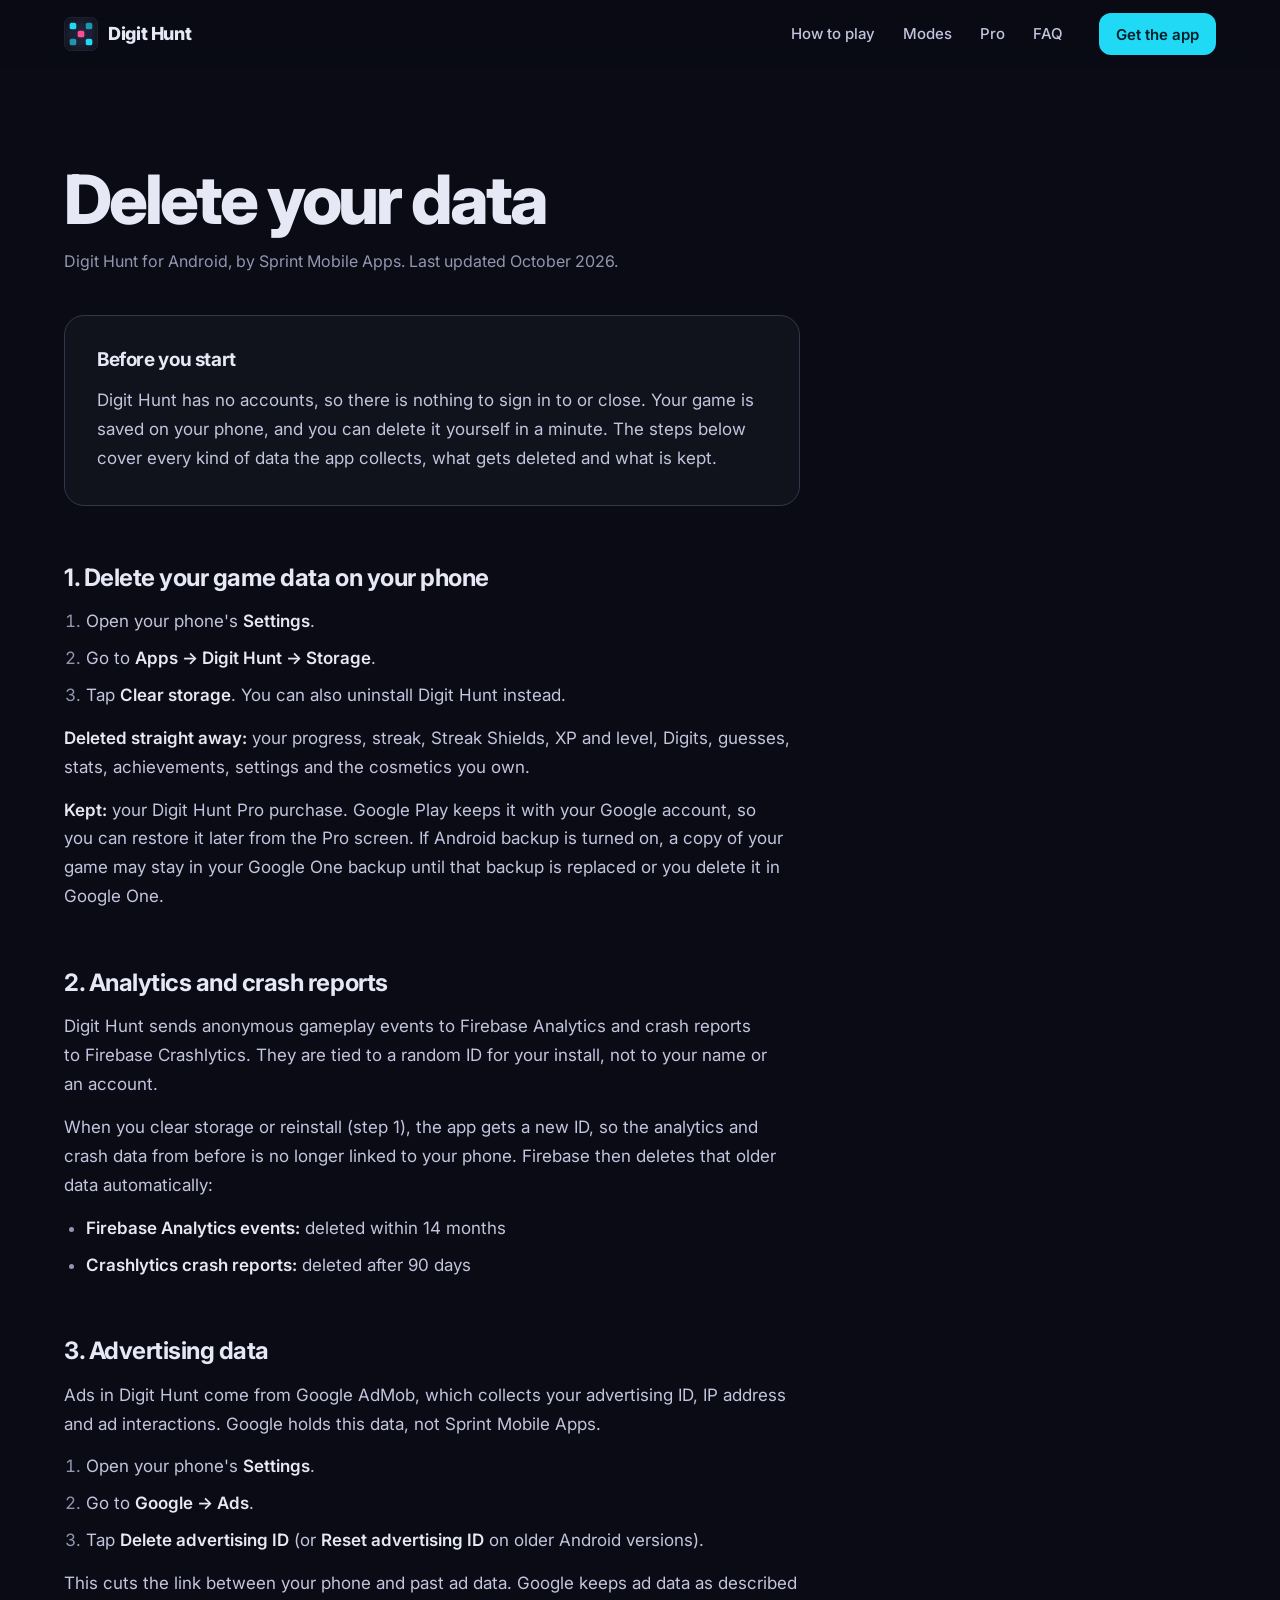
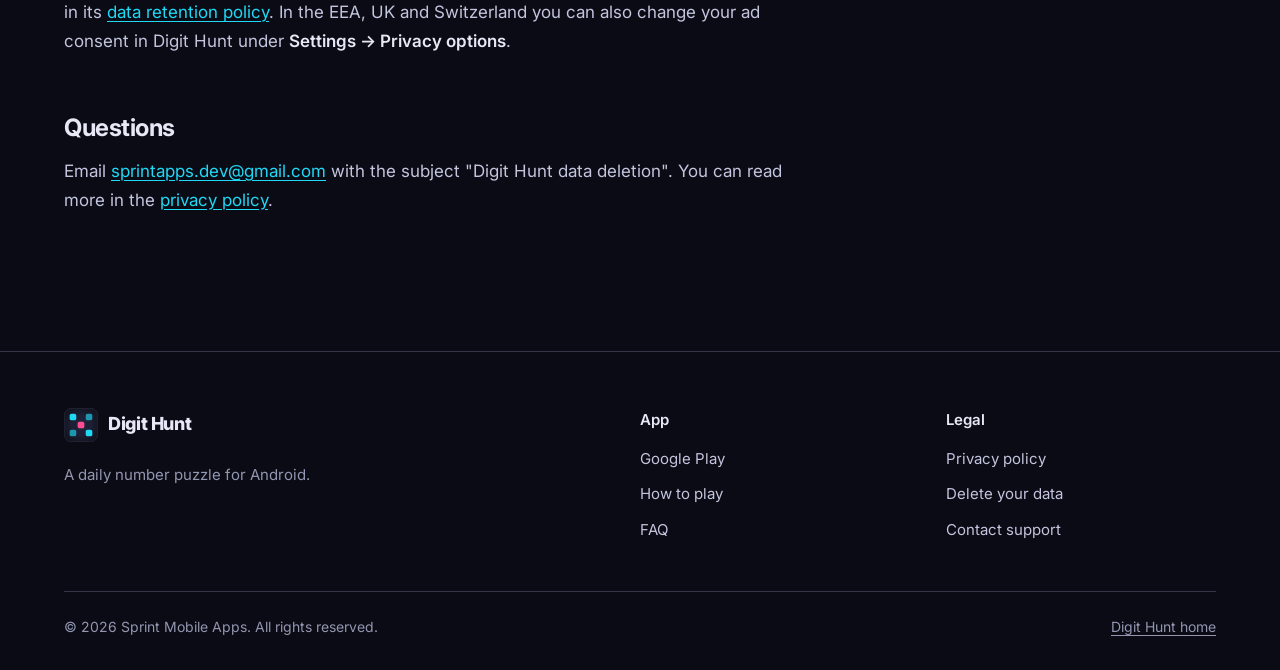
==== delete-data.html @ d1ec7437 "Add data deletion page for the Play Data safety form New delete-data.html with steps to delete game " ====
<!DOCTYPE html>
<html lang="en">
<head>
  <meta charset="UTF-8">
  <meta name="viewport" content="width=device-width, initial-scale=1.0">

  <title>Delete Your Data: Digit Hunt</title>
  <meta name="description" content="How to delete your Digit Hunt data: game data on your phone, analytics and crash reports, and advertising data. What is deleted, what is kept and for how long.">
  <meta name="robots" content="index, follow">
  <meta name="theme-color" content="#0A0B14">
  <link rel="canonical" href="https://sprintmobileapps.github.io/digithunt-website/delete-data.html">

  <!-- Favicon: the 3×3 cipher tile mark from ic_launcher_foreground.xml -->
  <link rel="icon" href="data:image/svg+xml,<svg xmlns='http://www.w3.org/2000/svg' viewBox='0 0 72 72'><rect width='72' height='72' rx='16' fill='%23141626'/><rect x='12' y='12' width='14' height='14' rx='4' fill='%231FD9F5'/><rect x='29' y='12' width='14' height='14' rx='4' fill='%23272B45'/><rect x='46' y='12' width='14' height='14' rx='4' fill='%231FD9F5' fill-opacity='.65'/><rect x='12' y='29' width='14' height='14' rx='4' fill='%23272B45'/><rect x='29' y='29' width='14' height='14' rx='4' fill='%23FF4D94'/><rect x='46' y='29' width='14' height='14' rx='4' fill='%23272B45'/><rect x='12' y='46' width='14' height='14' rx='4' fill='%231FD9F5' fill-opacity='.65'/><rect x='29' y='46' width='14' height='14' rx='4' fill='%23272B45'/><rect x='46' y='46' width='14' height='14' rx='4' fill='%231FD9F5'/></svg>" type="image/svg+xml">
  <link rel="apple-touch-icon" href="assets/icon-512.png">

  <link rel="preconnect" href="https://fonts.googleapis.com">
  <link rel="preconnect" href="https://fonts.gstatic.com" crossorigin>
  <link href="https://fonts.googleapis.com/css2?family=Inter:wght@400;500;600;700;800&family=JetBrains+Mono:wght@500;700&display=swap" rel="stylesheet">

  <link rel="stylesheet" href="assets/style.css">
</head>

<body>
  <a class="skip-link" href="#main">Skip to content</a>

  <!-- Logo sprite (same as index.html) -->
  <svg class="sprite" aria-hidden="true" focusable="false">
    <defs>
      <radialGradient id="logo-bg" cx="50%" cy="50%" r="83%">
        <stop offset="0" stop-color="#272B45"/>
        <stop offset="1" stop-color="#08090D"/>
      </radialGradient>
      <symbol id="logo-cells" viewBox="0 0 72 72">
        <rect x="12" y="12" width="14" height="14" rx="4" fill="#1FD9F5"/>
        <rect x="29" y="12" width="14" height="14" rx="4" fill="#1D2036"/>
        <rect x="46" y="12" width="14" height="14" rx="4" fill="#1FD9F5" fill-opacity=".65"/>
        <rect x="12" y="29" width="14" height="14" rx="4" fill="#1D2036"/>
        <rect x="29" y="29" width="14" height="14" rx="4" fill="#FF4D94"/>
        <rect x="46" y="29" width="14" height="14" rx="4" fill="#1D2036"/>
        <rect x="12" y="46" width="14" height="14" rx="4" fill="#1FD9F5" fill-opacity=".65"/>
        <rect x="29" y="46" width="14" height="14" rx="4" fill="#1D2036"/>
        <rect x="46" y="46" width="14" height="14" rx="4" fill="#1FD9F5"/>
      </symbol>
      <symbol id="logo" viewBox="0 0 72 72">
        <rect width="72" height="72" rx="16" fill="url(#logo-bg)"/>
        <rect x=".5" y=".5" width="71" height="71" rx="15.5" fill="none" stroke="#34374C"/>
        <use href="#logo-cells"/>
      </symbol>
    </defs>
  </svg>

  <!-- Navigation -->
  <header class="nav" id="nav">
    <nav class="container nav-inner" aria-label="Main">
      <a href="index.html" class="brand" aria-label="Digit Hunt home">
        <svg aria-hidden="true"><use href="#logo"/></svg>
        <span>Digit Hunt</span>
      </a>
      <div class="nav-links">
        <a href="index.html#how-to-play">How to play</a>
        <a href="index.html#modes">Modes</a>
        <a href="index.html#pro">Pro</a>
        <a href="index.html#faq">FAQ</a>
      </div>
      <a class="btn btn-primary btn-sm" href="https://play.google.com/store/apps/details?id=com.sprintapps.digithunt" target="_blank" rel="noopener noreferrer">Get the app</a>
    </nav>
  </header>

  <main id="main">
    <section class="policy-hero">
      <div class="container">
        <h1>Delete your data</h1>
        <p class="policy-meta">Digit Hunt for Android, by Sprint Mobile Apps. Last updated October 2026.</p>
      </div>
    </section>

    <div class="container">
      <article class="policy">

        <div class="panel policy-summary">
          <h2>Before you start</h2>
          <p>Digit Hunt has no accounts, so there is nothing to sign in to or close. Your game is saved on your phone, and you can delete it yourself in a minute. The steps below cover every kind of data the app collects, what gets deleted and what is kept.</p>
        </div>

        <h2 id="device">1. Delete your game data on your phone</h2>
        <ol>
          <li>Open your phone's <strong>Settings</strong>.</li>
          <li>Go to <strong>Apps → Digit Hunt → Storage</strong>.</li>
          <li>Tap <strong>Clear storage</strong>. You can also uninstall Digit Hunt instead.</li>
        </ol>
        <p><strong>Deleted straight away:</strong> your progress, streak, Streak Shields, XP and level, Digits, guesses, stats, achievements, settings and the cosmetics you own.</p>
        <p><strong>Kept:</strong> your Digit Hunt Pro purchase. Google Play keeps it with your Google account, so you can restore it later from the Pro screen. If Android backup is turned on, a copy of your game may stay in your Google One backup until that backup is replaced or you delete it in Google One.</p>

        <h2 id="analytics">2. Analytics and crash reports</h2>
        <p>Digit Hunt sends anonymous gameplay events to Firebase Analytics and crash reports to Firebase Crashlytics. They are tied to a random ID for your install, not to your name or an account.</p>
        <p>When you clear storage or reinstall (step 1), the app gets a new ID, so the analytics and crash data from before is no longer linked to your phone. Firebase then deletes that older data automatically:</p>
        <ul>
          <li><strong>Firebase Analytics events:</strong> deleted within 14 months</li>
          <li><strong>Crashlytics crash reports:</strong> deleted after 90 days</li>
        </ul>

        <h2 id="ads">3. Advertising data</h2>
        <p>Ads in Digit Hunt come from Google AdMob, which collects your advertising ID, IP address and ad interactions. Google holds this data, not Sprint Mobile Apps.</p>
        <ol>
          <li>Open your phone's <strong>Settings</strong>.</li>
          <li>Go to <strong>Google → Ads</strong>.</li>
          <li>Tap <strong>Delete advertising ID</strong> (or <strong>Reset advertising ID</strong> on older Android versions).</li>
        </ol>
        <p>This cuts the link between your phone and past ad data. Google keeps ad data as described in its <a href="https://policies.google.com/technologies/retention" target="_blank" rel="noopener noreferrer">data retention policy</a>. In the EEA, UK and Switzerland you can also change your ad consent in Digit Hunt under <strong>Settings → Privacy options</strong>.</p>

        <h2 id="contact">Questions</h2>
        <p>Email <a href="mailto:sprintapps.dev@gmail.com?subject=Digit%20Hunt%20data%20deletion">sprintapps.dev@gmail.com</a> with the subject "Digit Hunt data deletion". You can read more in the <a href="privacy-policy.html">privacy policy</a>.</p>

      </article>
    </div>
  </main>

  <!-- Footer -->
  <footer class="footer">
    <div class="container">
      <div class="footer-grid">
        <div>
          <a href="index.html" class="brand" aria-label="Digit Hunt home">
            <svg aria-hidden="true"><use href="#logo"/></svg>
            <span>Digit Hunt</span>
          </a>
          <p class="footer-about">A daily number puzzle for Android.</p>
        </div>
        <div>
          <h2 class="footer-heading">App</h2>
          <ul>
            <li><a href="https://play.google.com/store/apps/details?id=com.sprintapps.digithunt" target="_blank" rel="noopener noreferrer">Google Play</a></li>
            <li><a href="index.html#how-to-play">How to play</a></li>
            <li><a href="index.html#faq">FAQ</a></li>
          </ul>
        </div>
        <div>
          <h2 class="footer-heading">Legal</h2>
          <ul>
            <li><a href="privacy-policy.html">Privacy policy</a></li>
            <li><a href="delete-data.html" aria-current="page">Delete your data</a></li>
            <li><a href="mailto:sprintapps.dev@gmail.com?subject=Digit%20Hunt%20support">Contact support</a></li>
          </ul>
        </div>
      </div>
      <div class="footer-bottom">
        <p>&copy; <span data-year>2026</span> Sprint Mobile Apps. All rights reserved.</p>
        <a href="index.html">Digit Hunt home</a>
      </div>
    </div>
  </footer>

  <script src="assets/main.js"></script>
</body>
</html>
---- assets/style.css ----
/* ============================================================
   Digit Hunt website
   Colors come from the app's "Electric Arcade" palette
   (app/src/main/java/.../core/design/Color.kt), dark scheme.
   Green, yellow and grey only ever mean a clue, as on the board.
   ============================================================ */

:root {
  /* Surfaces */
  --bg:          #0A0B14;   /* ArcadeBackground */
  --surface:     #10121C;   /* ArcadeSurface */
  --surface-2:   #141626;   /* ArcadeSurfaceContainer */
  --surface-3:   #1D2036;   /* ArcadeSurfaceContainerHigh */
  --surface-4:   #272B45;   /* ArcadeSurfaceContainerHighest */
  --line:        #34374C;   /* ArcadeOutlineVariant */
  --line-strong: #5C5F78;   /* ArcadeOutline */

  /* Text */
  --text:        #E7E8F5;   /* ArcadeOnBackground */
  --text-muted:  #C3C5DE;   /* ArcadeOnSurfaceVariant */
  --text-faint:  #9396B0;

  /* Brand */
  --cyan:        #1FD9F5;   /* ArcadePrimary */
  --cyan-hover:  #6AE7FA;
  --on-cyan:     #00212B;   /* ArcadeOnPrimary */
  --magenta:     #FF4D94;   /* ArcadeSecondary */

  /* Clues */
  --correct:     #6BEB6B;   /* ArcadeTileCorrect */
  --present:     #FFD60A;   /* ArcadeTilePresent */
  --absent:      #3A3D52;   /* ArcadeTileAbsent */
  --on-clue:     #0A0B14;

  /* One color per game concept, as in the app */
  --flame:       #FF5A36;   /* ArcadeStreakFlame */
  --gold:        #FFC94D;   /* ArcadeXpGoldDark */
  --campaign:    #5C6EFF;   /* ArcadeCampaignAccent */
  --infinite:    #16C9B6;   /* ArcadeInfiniteAccent */

  --font-sans: 'Inter', system-ui, -apple-system, 'Segoe UI', Roboto, sans-serif;
  --font-mono: 'JetBrains Mono', ui-monospace, 'SF Mono', Menlo, monospace;

  /* Shape.kt: tiles 8, buttons 12, cards 20, sheets 28 */
  --r-tile:  8px;
  --r-btn:   12px;
  --r-card:  20px;
  --r-sheet: 28px;

  --max:    72rem;
  --gutter: clamp(16px, 4vw, 40px);
  --section-space: clamp(80px, 11vw, 136px);
}

/* ── Base ──────────────────────────────────────────────────── */
*, *::before, *::after { box-sizing: border-box; }

html {
  color-scheme: dark;
  -webkit-text-size-adjust: 100%;
  scroll-behavior: smooth;
  scroll-padding-top: 88px;
}

body {
  margin: 0;
  background: var(--bg);
  color: var(--text);
  font: 400 16px/1.6 var(--font-sans);
  -webkit-font-smoothing: antialiased;
  overflow-x: clip;
}

img, svg { display: block; max-width: 100%; }

a { color: var(--cyan); text-underline-offset: 3px; }
a:hover { color: var(--cyan-hover); }

:focus-visible {
  outline: 3px solid var(--text);
  outline-offset: 3px;
  border-radius: 6px;
}

p { margin: 0; text-wrap: pretty; }

.container {
  width: 100%;
  max-width: calc(var(--max) + 2 * var(--gutter));
  margin-inline: auto;
  padding-inline: var(--gutter);
}

.visually-hidden {
  position: absolute !important;
  width: 1px; height: 1px;
  padding: 0; margin: -1px;
  overflow: hidden;
  clip: rect(0 0 0 0);
  white-space: nowrap;
  border: 0;
}

.skip-link {
  position: absolute;
  left: 16px; top: -100px;
  z-index: 100;
  padding: 12px 16px;
  border-radius: var(--r-btn);
  background: var(--cyan);
  color: var(--on-cyan);
  font-weight: 600;
  text-decoration: none;
}
.skip-link:focus { top: 12px; }

/* The logo sprite lives in the page but takes no space. */
.sprite { position: absolute; width: 0; height: 0; overflow: hidden; }

/* ── Buttons ───────────────────────────────────────────────── */
.btn {
  display: inline-flex;
  align-items: center;
  justify-content: center;
  gap: 10px;
  min-height: 52px;
  padding: 0 22px;
  border: 1.5px solid transparent;
  border-radius: var(--r-btn);
  font: 600 16px/1 var(--font-sans);
  text-decoration: none;
  cursor: pointer;
  transition: background-color .15s, border-color .15s, color .15s;
}
.btn svg { width: 20px; height: 20px; flex: none; }

.btn-primary { background: var(--cyan); color: var(--on-cyan); }
.btn-primary:hover { background: var(--cyan-hover); color: var(--on-cyan); }

.btn-ghost { background: transparent; border-color: var(--line-strong); color: var(--text); }
.btn-ghost:hover { background: var(--surface-2); border-color: var(--text-faint); color: var(--text); }

.btn-sm { min-height: 42px; padding: 0 16px; font-size: 15px; }

/* ── Navigation ────────────────────────────────────────────── */
.nav {
  position: sticky;
  top: 0;
  z-index: 50;
  background: rgba(10, 11, 20, .78);
  -webkit-backdrop-filter: saturate(140%) blur(14px);
  backdrop-filter: saturate(140%) blur(14px);
  border-bottom: 1px solid transparent;
  transition: border-color .2s;
}
.nav--scrolled { border-bottom-color: var(--line); }

.nav-inner {
  display: flex;
  align-items: center;
  gap: 24px;
  height: 68px;
}

.brand {
  display: inline-flex;
  align-items: center;
  gap: 10px;
  color: var(--text);
  font-size: 18px;
  font-weight: 800;
  letter-spacing: -0.02em;
  text-decoration: none;
}
.brand:hover { color: var(--text); }
.brand svg { width: 34px; height: 34px; }

.nav-links { display: flex; gap: 4px; margin-left: auto; }
.nav-links a {
  padding: 8px 12px;
  border-radius: 8px;
  color: var(--text-muted);
  font-size: 15px;
  font-weight: 500;
  text-decoration: none;
}
.nav-links a:hover { background: var(--surface-2); color: var(--text); }

@media (max-width: 760px) {
  .nav-links { display: none; }
  .nav .btn { margin-left: auto; }
}

/* ── Tiles (shared by the game and the illustrations) ──────── */
.tile {
  --tile: 54px;
  display: grid;
  place-items: center;
  width: var(--tile);
  height: var(--tile);
  border: 1.5px solid var(--line-strong);
  border-radius: var(--r-tile);
  background: transparent;
  color: var(--text);
  font: 700 calc(var(--tile) * .48)/1 var(--font-mono);
  user-select: none;
}
.tile[data-state="filled"]  { border: 2px solid var(--cyan); }
.tile[data-state="correct"] { background: var(--correct); border-color: var(--correct); color: var(--on-clue); }
.tile[data-state="present"] { background: var(--present); border-color: var(--present); color: var(--on-clue); }
.tile[data-state="absent"]  { background: var(--absent);  border-color: var(--absent);  color: var(--text); }

/* ── Hero ──────────────────────────────────────────────────── */
.hero {
  isolation: isolate;
  overflow-x: clip;   /* the board glow must not widen the page on phones */
  padding-block: clamp(40px, 6vw, 80px) var(--section-space);
}

.hero-grid {
  display: grid;
  gap: 56px;
  align-items: center;
}
@media (min-width: 960px) {
  .hero-grid { grid-template-columns: minmax(0, 1fr) 360px; gap: 72px; }
}

.hero h1 {
  max-width: 11ch;
  margin: 0 0 28px;
  font-size: clamp(46px, 7.6vw, 84px);
  font-weight: 800;
  line-height: .98;
  letter-spacing: -0.04em;
  text-wrap: balance;
}

.lead {
  max-width: 33rem;
  margin-bottom: 36px;
  color: var(--text-muted);
  font-size: clamp(18px, 1.7vw, 21px);
  line-height: 1.55;
}

.hero-actions { display: flex; flex-wrap: wrap; gap: 12px; }

.hero-facts {
  display: flex;
  flex-wrap: wrap;
  gap: 12px 28px;
  margin: 44px 0 0;
  padding: 0;
  list-style: none;
  color: var(--text-muted);
  font-size: 15px;
}
.hero-facts li { display: flex; align-items: center; gap: 10px; }
.hero-facts li::before {
  content: "";
  width: 8px;
  height: 8px;
  border-radius: 2px;
  background: var(--line-strong);
}

/* ── Practice game ─────────────────────────────────────────── */
.hero-board { position: relative; }
/* The board glows like a cabinet screen in a dark room. */
.hero-board::before {
  content: "";
  position: absolute;
  inset: -18% -22%;
  z-index: -1;
  background: radial-gradient(closest-side, rgba(31, 217, 245, .14), transparent 72%);
  pointer-events: none;
}

.game {
  width: min(100%, 360px);
  margin-inline: auto;
  padding: 20px;
  border: 1px solid var(--line);
  border-radius: var(--r-sheet);
  background: var(--surface);
}

.game-head {
  display: flex;
  justify-content: space-between;
  align-items: baseline;
  gap: 12px;
  margin-bottom: 18px;
  padding-inline: 4px;
}
.game-title { margin: 0; font-size: 16px; font-weight: 700; letter-spacing: -0.01em; }
.game-rules { color: var(--text-faint); font-size: 14px; }

.board { display: grid; gap: 8px; justify-content: center; }
.row {
  display: grid;
  grid-template-columns: repeat(4, auto);
  gap: 8px;
  perspective: 600px;
}

.game-status {
  display: flex;
  flex-wrap: wrap;
  align-items: center;
  justify-content: center;
  gap: 8px 14px;
  min-height: 64px;
  padding: 10px 4px;
  color: var(--text-muted);
  font-size: 15px;
  line-height: 1.4;
  text-align: center;
}
.game-status strong { color: var(--text); font-weight: 600; }

.keypad { display: grid; gap: 8px; }
.keys { display: grid; grid-template-columns: repeat(5, minmax(0, 1fr)); gap: 8px; }
.keys-actions { grid-template-columns: 1fr 1fr 1.5fr; }

.key {
  height: 48px;
  border: 0;
  border-radius: var(--r-tile);
  background: var(--surface-4);
  color: var(--text);
  font: 700 20px/1 var(--font-mono);
  cursor: pointer;
  transition: background-color .15s, color .15s, opacity .15s;
  touch-action: manipulation;
}
.key:hover { background: #333858; }
.key[data-state="correct"] { background: var(--correct); color: var(--on-clue); }
.key[data-state="present"] { background: var(--present); color: var(--on-clue); }
/* Ruled-out digits recede below the untouched keys. */
.key[data-state="absent"]  { background: var(--surface-2); color: var(--text-faint); }
.key:disabled { opacity: .45; cursor: default; }

.key-word { font: 600 15px/1 var(--font-sans); }
.key-word svg { width: 22px; height: 22px; margin: auto; }
.key-guess { background: var(--cyan); color: var(--on-cyan); }
.key-guess:hover { background: var(--cyan-hover); }

/* ── Sections ──────────────────────────────────────────────── */
.section { padding-block: var(--section-space) 0; }

.section-head { max-width: 42rem; margin-bottom: clamp(40px, 5vw, 64px); }
.section-head h2,
.cta h2 {
  margin: 0 0 18px;
  font-size: clamp(34px, 4.6vw, 54px);
  font-weight: 800;
  line-height: 1.04;
  letter-spacing: -0.04em;
  text-wrap: balance;
}
.section-head p { color: var(--text-muted); font-size: 18px; }

h3 {
  margin: 0 0 10px;
  font-size: 21px;
  font-weight: 700;
  line-height: 1.3;
  letter-spacing: -0.015em;
}

.panel {
  padding: clamp(24px, 3vw, 32px);
  border: 1px solid var(--line);
  border-radius: var(--r-card);
  background: var(--surface);
}
.panel p { color: var(--text-muted); }

/* ── How to play ───────────────────────────────────────────── */
.howto { display: grid; gap: 48px; align-items: center; }
@media (min-width: 880px) {
  .howto { grid-template-columns: auto minmax(0, 1fr); gap: 88px; }
}

.example { display: flex; gap: 10px; }
.example .tile {
  --tile: clamp(62px, 9vw, 92px);
  border-radius: 12px;
}

.legend { display: grid; gap: 26px; margin: 0; padding: 0; list-style: none; }
.legend li {
  display: grid;
  grid-template-columns: 26px minmax(0, 1fr);
  gap: 18px;
}
.legend .swatch { width: 26px; height: 26px; margin-top: 2px; border-radius: 6px; }
.swatch-correct { background: var(--correct); }
.swatch-present { background: var(--present); }
.swatch-absent  { background: var(--absent); }
.legend strong { display: block; font-size: 18px; font-weight: 600; }
.legend span { color: var(--text-muted); }

.howto-note {
  max-width: 34rem;
  margin-top: 32px;
  padding-top: 24px;
  border-top: 1px solid var(--line);
  color: var(--text-faint);
}

/* ── Modes ─────────────────────────────────────────────────── */
.modes { display: grid; gap: 20px; }
@media (min-width: 920px) {
  .modes { grid-template-columns: repeat(2, minmax(0, 1fr)); }
  .modes .mode-campaign { grid-column: 1 / -1; }
}

.mode-daily    { --mode: var(--cyan); }
.mode-campaign { --mode: var(--campaign); }
.mode-infinite { --mode: var(--infinite); }

.mode-title { display: flex; align-items: center; gap: 12px; }
.mode-title::before {
  content: "";
  flex: none;
  width: 14px;
  height: 14px;
  border-radius: 4px;
  background: var(--mode);
}

.hunt {
  margin-top: 26px;
  padding-top: 22px;
  border-top: 1px solid var(--line);
}
.panel .hunt-label { color: var(--text-faint); font-size: 15px; }
.panel .hunt-number {
  margin-top: 6px;
  color: var(--cyan);
  font: 700 clamp(44px, 5.4vw, 60px)/1 var(--font-mono);
  letter-spacing: -0.03em;
}

/* Small outlined tiles that count digits. */
.digits { display: flex; gap: 4px; }
.digits i {
  width: 13px;
  height: 13px;
  border: 1.5px solid var(--mode, var(--line-strong));
  border-radius: 3px;
}

.levels {
  display: grid;
  grid-template-columns: repeat(2, minmax(0, 1fr));
  gap: 8px;
  margin: 22px 0 0;
  padding: 0;
  list-style: none;
}
@media (min-width: 560px) {
  .levels { grid-template-columns: repeat(4, minmax(0, 1fr)); }
}
.level {
  display: grid;
  gap: 10px;
  padding: 14px;
  border-radius: 12px;
  background: var(--surface-2);
}
.level-name { font-size: 15px; font-weight: 600; }
.level-digits { color: var(--text-faint); font-size: 13px; }
.level .digits i { width: 10px; height: 10px; }

.worlds { margin: 24px 0 0; padding: 0; list-style: none; }
@media (min-width: 920px) {
  /* Worlds 1–5 down the left, 6–10 down the right. */
  .worlds {
    display: grid;
    grid-template-columns: repeat(2, minmax(0, 1fr));
    grid-template-rows: repeat(5, auto);
    grid-auto-flow: column;
    column-gap: 56px;
  }
}
.world {
  display: grid;
  grid-template-columns: 2rem minmax(0, 1fr) auto;
  align-items: center;
  gap: 2px 14px;
  padding: 13px 0;
  border-top: 1px solid var(--line);
}
.world-num {
  grid-row: span 2;
  color: var(--campaign);
  font: 700 15px/1 var(--font-mono);
}
.world-name { font-weight: 600; }
.world-detail { grid-column: 2; color: var(--text-faint); font-size: 14px; }
.world .digits { grid-column: 3; grid-row: 1 / span 2; }
@media (max-width: 480px) {
  .world .digits i { width: 10px; height: 10px; }
  .world .digits { gap: 3px; }
}

/* ── Streaks, hints, themes ────────────────────────────────── */
.habits { display: grid; gap: 56px; }
@media (min-width: 920px) {
  .habits { grid-template-columns: repeat(3, minmax(0, 1fr)); gap: 48px; }
}
.habit p { color: var(--text-muted); }

.habit-visual {
  display: flex;
  align-items: center;
  min-height: 112px;
  margin-bottom: 24px;
}

.week { display: flex; gap: 6px; }
.week .tile {
  --tile: 36px;
  border-color: var(--flame);
  background: var(--flame);
  color: var(--on-clue);
  font-size: 15px;
}
.week .tile-shield { border: 2px solid var(--cyan); background: transparent; color: var(--cyan); }
.week .tile-shield svg { width: 18px; height: 18px; }

.hint-chips { display: flex; flex-wrap: wrap; gap: 8px; margin: 0; padding: 0; list-style: none; }
.hint-chips li {
  display: inline-flex;
  align-items: center;
  gap: 8px;
  padding: 10px 14px;
  border-radius: 999px;
  background: var(--surface-3);
  font-size: 14px;
  font-weight: 600;
}
.hint-chips li::before {
  content: "";
  width: 12px;
  height: 12px;
  border-radius: 50%;
  background: var(--gold);
  box-shadow: inset 0 0 0 3px #C9971F;
}

.swatches {
  display: grid;
  grid-template-columns: repeat(4, auto);
  justify-content: start;
  gap: 14px 18px;
  margin: 0;
  padding: 0;
  list-style: none;
}
.swatches li { display: grid; gap: 6px; color: var(--text-faint); font-size: 12px; }
.swatches span { display: flex; gap: 4px; }
.swatches i { width: 20px; height: 20px; border-radius: 5px; background: var(--c); }

/* ── Free and Pro ──────────────────────────────────────────── */
.plans { display: grid; gap: 20px; }
@media (min-width: 820px) {
  .plans { grid-template-columns: repeat(2, minmax(0, 1fr)); }
}
.plan { --bullet: var(--cyan); display: flex; flex-direction: column; }
.plan-pro { --bullet: var(--magenta); border-color: rgba(255, 77, 148, .55); }
.plan h3 { font-size: 24px; margin-bottom: 4px; }
.plan-sub { margin-bottom: 26px; color: var(--text-faint) !important; }
.plan ul { display: grid; gap: 14px; margin: 0; padding: 0; list-style: none; }
.plan li {
  display: grid;
  grid-template-columns: 12px minmax(0, 1fr);
  gap: 14px;
  color: var(--text-muted);
}
.plan li::before {
  content: "";
  width: 12px;
  height: 12px;
  margin-top: 7px;
  border-radius: 3px;
  background: var(--bullet);
}
.plan li.plan-con::before { background: var(--absent); }
.plan-note {
  margin-top: auto;
  padding-top: 26px;
  font-size: 15px;
}

/* ── Privacy summary ───────────────────────────────────────── */
.privacy-cols { display: grid; gap: 40px; }
@media (min-width: 820px) {
  .privacy-cols { grid-template-columns: repeat(2, minmax(0, 1fr)); gap: 48px; }
}
.privacy-col { padding-top: 22px; border-top: 2px solid var(--line); }
.privacy-col--local { border-top-color: var(--cyan); }
.privacy-col ul { display: grid; gap: 10px; margin: 0; padding-left: 20px; color: var(--text-muted); }
.privacy-col li::marker { color: var(--text-faint); }
.privacy-link { margin-top: 40px; font-weight: 600; }

/* ── FAQ ───────────────────────────────────────────────────── */
.faq-layout { display: grid; gap: 32px; }
@media (min-width: 920px) {
  .faq-layout { grid-template-columns: minmax(0, 1fr) minmax(0, 1.7fr); gap: 72px; align-items: start; }
  .faq-layout .section-head { position: sticky; top: 108px; }
}

.faq details { border-top: 1px solid var(--line); }
.faq details:last-child { border-bottom: 1px solid var(--line); }
.faq summary {
  display: flex;
  justify-content: space-between;
  align-items: center;
  gap: 24px;
  padding: 22px 0;
  font-size: 18px;
  font-weight: 600;
  line-height: 1.4;
  list-style: none;
  cursor: pointer;
}
.faq summary::-webkit-details-marker { display: none; }
.faq summary::after {
  content: "";
  flex: none;
  width: 14px;
  height: 14px;
  background:
    linear-gradient(var(--text-muted), var(--text-muted)) center / 14px 2px no-repeat,
    linear-gradient(var(--text-muted), var(--text-muted)) center / 2px 14px no-repeat;
  transition: transform .2s ease;
}
.faq details[open] summary::after { transform: rotate(45deg); }
.faq summary:hover { color: var(--cyan); }
.faq .answer { max-width: 40rem; padding-bottom: 24px; color: var(--text-muted); }

/* ── Closing call to action ────────────────────────────────── */
.cta {
  display: grid;
  gap: 40px;
  align-items: center;
  padding: clamp(32px, 5vw, 64px);
  border: 1px solid var(--line);
  border-radius: var(--r-sheet);
  background: var(--surface);
}
@media (min-width: 820px) {
  .cta { grid-template-columns: minmax(0, 1fr) auto; }
}
.cta p { max-width: 30rem; margin-bottom: 32px; color: var(--text-muted); font-size: 18px; }
.cta-mark { width: clamp(132px, 16vw, 196px); height: auto; }
@media (max-width: 819px) { .cta-mark { display: none; } }

/* ── Footer ────────────────────────────────────────────────── */
.footer {
  margin-top: var(--section-space);
  padding-block: 56px 32px;
  border-top: 1px solid var(--line);
}
.footer-grid { display: grid; gap: 36px; }
@media (min-width: 720px) {
  .footer-grid { grid-template-columns: 2fr 1fr 1fr; }
}
.footer-about { max-width: 22rem; margin-top: 14px; color: var(--text-faint); font-size: 15px; }
.footer-heading { margin: 0 0 14px; font-size: 15px; font-weight: 600; letter-spacing: 0; }
.footer ul { display: grid; gap: 10px; margin: 0; padding: 0; list-style: none; }
.footer ul a { color: var(--text-muted); font-size: 15px; text-decoration: none; }
.footer ul a:hover { color: var(--text); }
.footer-bottom {
  display: flex;
  flex-wrap: wrap;
  justify-content: space-between;
  gap: 12px;
  margin-top: 48px;
  padding-top: 24px;
  border-top: 1px solid var(--line);
  color: var(--text-faint);
  font-size: 14px;
}
.footer-bottom a { color: var(--text-faint); }
.footer-bottom a:hover { color: var(--text); }

/* ── Privacy policy page ───────────────────────────────────── */
.policy-hero { padding-block: clamp(48px, 8vw, 96px) 40px; }
.policy-hero h1 {
  margin: 0 0 16px;
  font-size: clamp(42px, 6.4vw, 68px);
  font-weight: 800;
  line-height: 1;
  letter-spacing: -0.045em;
}
.policy-meta { color: var(--text-faint); }

.policy { max-width: 46rem; }
.policy h2 {
  margin: 56px 0 14px;
  font-size: 24px;
  font-weight: 700;
  line-height: 1.3;
  letter-spacing: -0.02em;
}
.policy p,
.policy li { color: var(--text-muted); font-size: 17px; line-height: 1.7; }
.policy p + p,
.policy p + ul,
.policy ul + p,
.policy ol + p,
.policy .table-wrap + p { margin-top: 14px; }
.policy ul,
.policy ol { display: grid; gap: 8px; margin: 14px 0 0; padding-left: 22px; }
.policy li::marker { color: var(--text-faint); }
.policy strong { color: var(--text); font-weight: 600; }
.policy code {
  padding: 2px 6px;
  border-radius: 6px;
  background: var(--surface-3);
  color: var(--text);
  font: 500 .86em var(--font-mono);
  overflow-wrap: anywhere;
}

.policy-summary { margin-bottom: 8px; }
.policy-summary h2 { margin-top: 0; font-size: 19px; }
.policy-summary ul { margin-top: 10px; }

.table-wrap { margin-top: 18px; overflow-x: auto; }
.policy table { width: 100%; min-width: 30rem; border-collapse: collapse; font-size: 15px; }
.policy th,
.policy td {
  padding: 12px 14px 12px 0;
  border-bottom: 1px solid var(--line);
  color: var(--text-muted);
  text-align: left;
  vertical-align: top;
  line-height: 1.5;
}
.policy th { color: var(--text); font-weight: 600; border-bottom-color: var(--line-strong); }

/* ── Reduced motion ────────────────────────────────────────── */
@media (prefers-reduced-motion: reduce) {
  html { scroll-behavior: auto; }
  *, *::before, *::after { transition-duration: .01ms !important; }
}
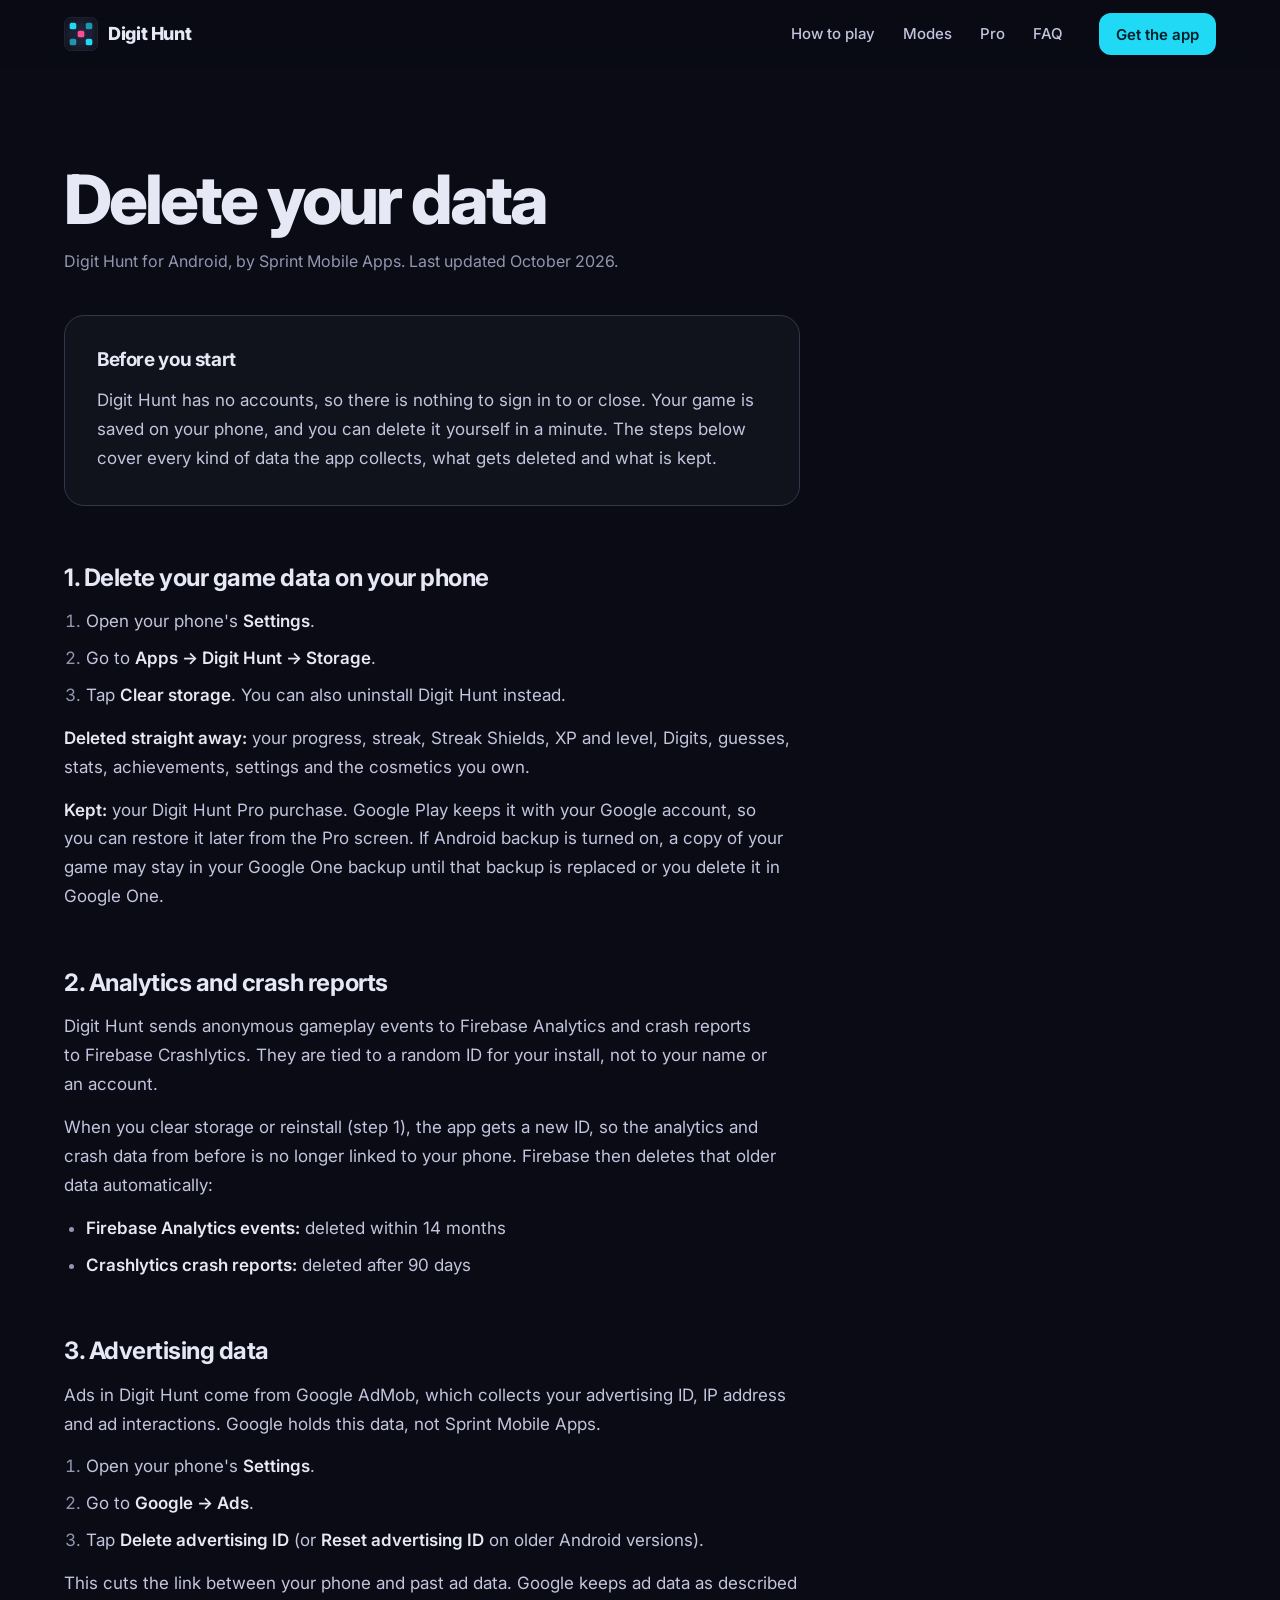
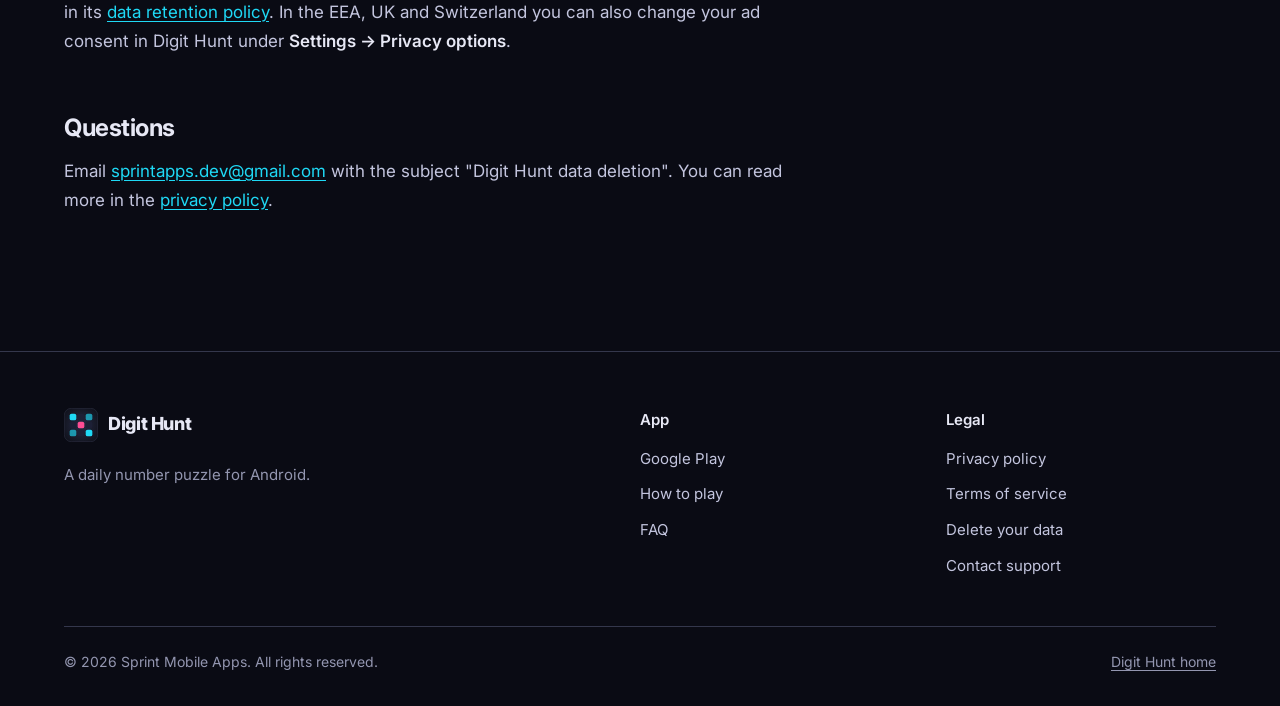
==== commit 4c104d56: "Add terms of service page for Play Console New terms-of-service.html for the Terms of Service field " ====
--- a/delete-data.html
+++ b/delete-data.html
@@ -139,6 +139,7 @@
           <h2 class="footer-heading">Legal</h2>
           <ul>
             <li><a href="privacy-policy.html">Privacy policy</a></li>
+            <li><a href="terms-of-service.html">Terms of service</a></li>
             <li><a href="delete-data.html" aria-current="page">Delete your data</a></li>
             <li><a href="mailto:sprintapps.dev@gmail.com?subject=Digit%20Hunt%20support">Contact support</a></li>
           </ul>
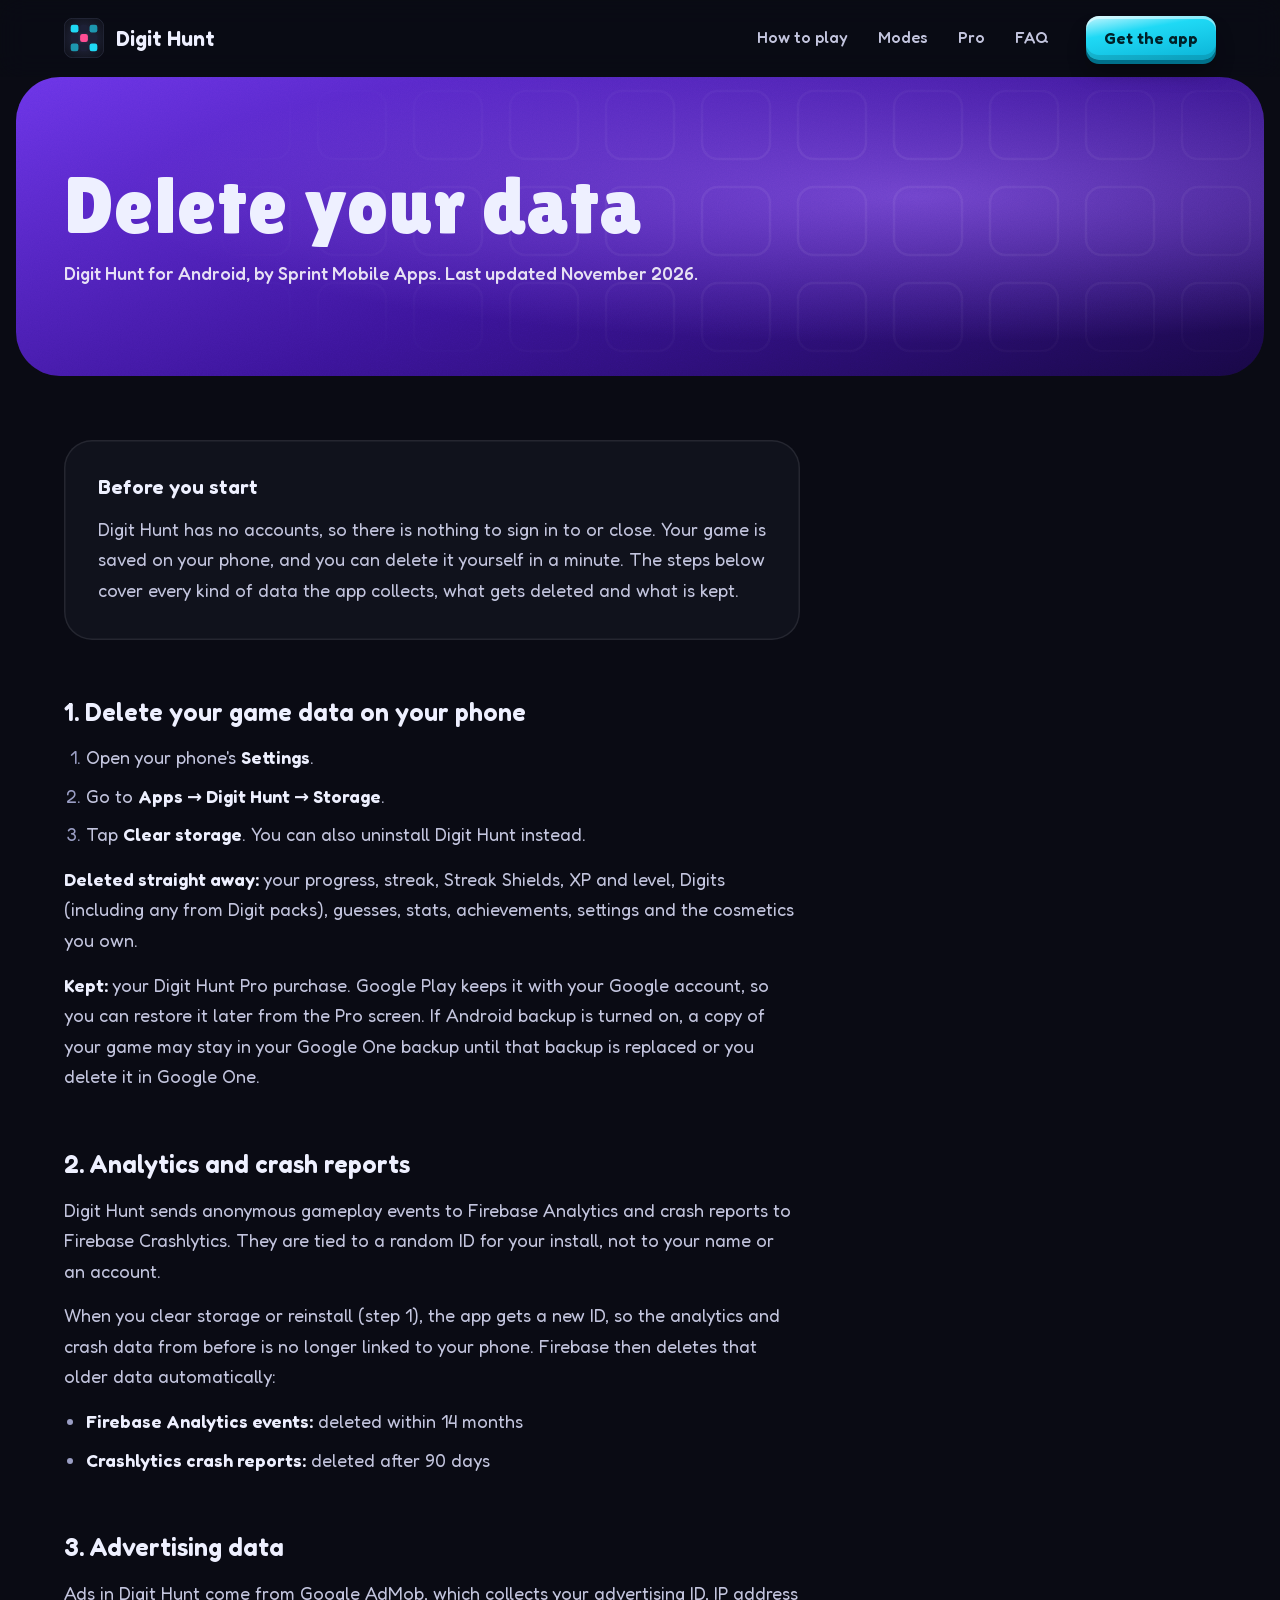
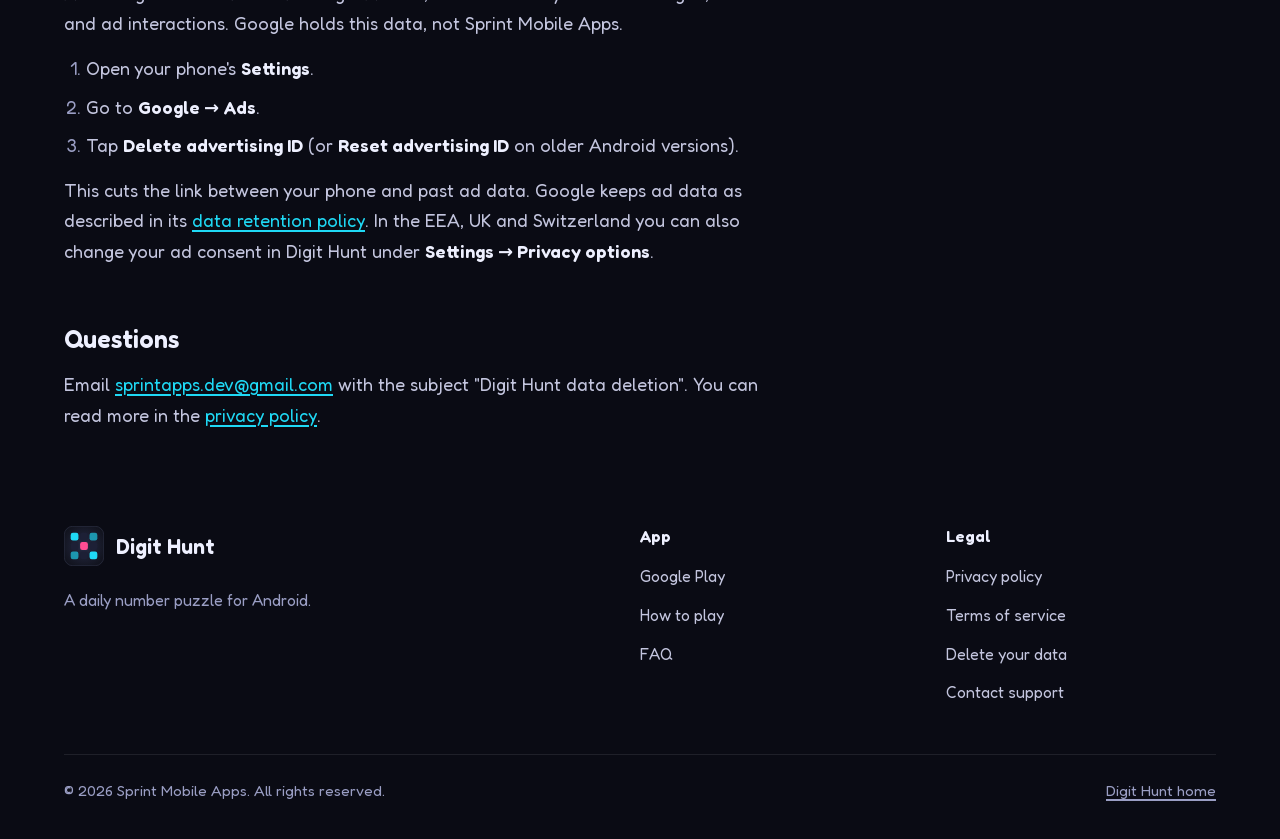
==== commit 9df967cb: "Redesign the site in the Arcade Pop look and bring it up to date - Match the app and Play Store: Lil" ====
--- a/delete-data.html
+++ b/delete-data.html
@@ -14,9 +14,8 @@
   <link rel="icon" href="data:image/svg+xml,<svg xmlns='http://www.w3.org/2000/svg' viewBox='0 0 72 72'><rect width='72' height='72' rx='16' fill='%23141626'/><rect x='12' y='12' width='14' height='14' rx='4' fill='%231FD9F5'/><rect x='29' y='12' width='14' height='14' rx='4' fill='%23272B45'/><rect x='46' y='12' width='14' height='14' rx='4' fill='%231FD9F5' fill-opacity='.65'/><rect x='12' y='29' width='14' height='14' rx='4' fill='%23272B45'/><rect x='29' y='29' width='14' height='14' rx='4' fill='%23FF4D94'/><rect x='46' y='29' width='14' height='14' rx='4' fill='%23272B45'/><rect x='12' y='46' width='14' height='14' rx='4' fill='%231FD9F5' fill-opacity='.65'/><rect x='29' y='46' width='14' height='14' rx='4' fill='%23272B45'/><rect x='46' y='46' width='14' height='14' rx='4' fill='%231FD9F5'/></svg>" type="image/svg+xml">
   <link rel="apple-touch-icon" href="assets/icon-512.png">
 
-  <link rel="preconnect" href="https://fonts.googleapis.com">
-  <link rel="preconnect" href="https://fonts.gstatic.com" crossorigin>
-  <link href="https://fonts.googleapis.com/css2?family=Inter:wght@400;500;600;700;800&family=JetBrains+Mono:wght@500;700&display=swap" rel="stylesheet">
+  <link rel="preload" href="assets/fonts/lilita-one.woff2" as="font" type="font/woff2" crossorigin>
+  <link rel="preload" href="assets/fonts/fredoka.woff2" as="font" type="font/woff2" crossorigin>
 
   <link rel="stylesheet" href="assets/style.css">
 </head>
@@ -63,15 +62,15 @@
         <a href="index.html#pro">Pro</a>
         <a href="index.html#faq">FAQ</a>
       </div>
-      <a class="btn btn-primary btn-sm" href="https://play.google.com/store/apps/details?id=com.sprintapps.digithunt" target="_blank" rel="noopener noreferrer">Get the app</a>
+      <a class="btn btn-sm k-cyan" href="https://play.google.com/store/apps/details?id=com.sprintapps.digithunt" target="_blank" rel="noopener noreferrer">Get the app</a>
     </nav>
   </header>
 
   <main id="main">
-    <section class="policy-hero">
+    <section class="stage policy-hero">
       <div class="container">
         <h1>Delete your data</h1>
-        <p class="policy-meta">Digit Hunt for Android, by Sprint Mobile Apps. Last updated October 2026.</p>
+        <p class="policy-meta">Digit Hunt for Android, by Sprint Mobile Apps. Last updated November 2026.</p>
       </div>
     </section>
 
@@ -89,7 +88,7 @@
           <li>Go to <strong>Apps → Digit Hunt → Storage</strong>.</li>
           <li>Tap <strong>Clear storage</strong>. You can also uninstall Digit Hunt instead.</li>
         </ol>
-        <p><strong>Deleted straight away:</strong> your progress, streak, Streak Shields, XP and level, Digits, guesses, stats, achievements, settings and the cosmetics you own.</p>
+        <p><strong>Deleted straight away:</strong> your progress, streak, Streak Shields, XP and level, Digits (including any from Digit packs), guesses, stats, achievements, settings and the cosmetics you own.</p>
         <p><strong>Kept:</strong> your Digit Hunt Pro purchase. Google Play keeps it with your Google account, so you can restore it later from the Pro screen. If Android backup is turned on, a copy of your game may stay in your Google One backup until that backup is replaced or you delete it in Google One.</p>
 
         <h2 id="analytics">2. Analytics and crash reports</h2>
--- a/assets/style.css
+++ b/assets/style.css
@@ -1,55 +1,81 @@
 /* ============================================================
-   Digit Hunt website
-   Colors come from the app's "Electric Arcade" palette
-   (app/src/main/java/.../core/design/Color.kt), dark scheme.
-   Green, yellow and grey only ever mean a clue, as on the board.
+   Digit Hunt website: "Arcade Pop"
+   The look of the Play Store listing (DigitHunt/store/screenshots/screenshots.html):
+   Lilita One headlines, Fredoka text, and the board's own 3D tiles, each a face lit from
+   above standing on a darker lip. Board colours come from the app's BoardColors.kt and
+   Color.kt. Green, yellow and slate only ever mean a clue, as on the board.
    ============================================================ */
 
+@font-face {
+  font-family: "Fredoka";
+  font-weight: 300 700;
+  font-display: swap;
+  src: url("fonts/fredoka.woff2") format("woff2");
+}
+@font-face {
+  font-family: "Lilita One";
+  font-display: swap;
+  src: url("fonts/lilita-one.woff2") format("woff2");
+}
+
 :root {
-  /* Surfaces */
-  --bg:          #0A0B14;   /* ArcadeBackground */
-  --surface:     #10121C;   /* ArcadeSurface */
-  --surface-2:   #141626;   /* ArcadeSurfaceContainer */
-  --surface-3:   #1D2036;   /* ArcadeSurfaceContainerHigh */
-  --surface-4:   #272B45;   /* ArcadeSurfaceContainerHighest */
-  --line:        #34374C;   /* ArcadeOutlineVariant */
-  --line-strong: #5C5F78;   /* ArcadeOutline */
-
-  /* Text */
-  --text:        #E7E8F5;   /* ArcadeOnBackground */
-  --text-muted:  #C3C5DE;   /* ArcadeOnSurfaceVariant */
-  --text-faint:  #9396B0;
-
-  /* Brand */
-  --cyan:        #1FD9F5;   /* ArcadePrimary */
-  --cyan-hover:  #6AE7FA;
-  --on-cyan:     #00212B;   /* ArcadeOnPrimary */
-  --magenta:     #FF4D94;   /* ArcadeSecondary */
-
-  /* Clues */
-  --correct:     #6BEB6B;   /* ArcadeTileCorrect */
-  --present:     #FFD60A;   /* ArcadeTilePresent */
-  --absent:      #3A3D52;   /* ArcadeTileAbsent */
-  --on-clue:     #0A0B14;
-
-  /* One color per game concept, as in the app */
-  --flame:       #FF5A36;   /* ArcadeStreakFlame */
-  --gold:        #FFC94D;   /* ArcadeXpGoldDark */
-  --campaign:    #5C6EFF;   /* ArcadeCampaignAccent */
-  --infinite:    #16C9B6;   /* ArcadeInfiniteAccent */
-
-  --font-sans: 'Inter', system-ui, -apple-system, 'Segoe UI', Roboto, sans-serif;
-  --font-mono: 'JetBrains Mono', ui-monospace, 'SF Mono', Menlo, monospace;
-
-  /* Shape.kt: tiles 8, buttons 12, cards 20, sheets 28 */
-  --r-tile:  8px;
-  --r-btn:   12px;
-  --r-card:  20px;
-  --r-sheet: 28px;
-
-  --max:    72rem;
-  --gutter: clamp(16px, 4vw, 40px);
-  --section-space: clamp(80px, 11vw, 136px);
+  /* Ground: the app's dark scheme */
+  --ink:      #0A0B14;   /* ArcadeBackground */
+  --ink-2:    #10121C;   /* ArcadeSurface */
+  --ink-3:    #161829;
+  --ink-4:    #1D2036;
+  --line:     rgba(238, 240, 255, .09);
+  --line-2:   rgba(238, 240, 255, .16);
+
+  --text:     #EEF0FF;
+  --text-2:   #C3C5DE;   /* ArcadeOnSurfaceVariant */
+  --text-3:   #9A9EC4;
+
+  /* The hunt violet behind the hero and the closing band (the feature graphic's) */
+  --violet-hi: #6A34E8;
+  --violet:    #3B1499;
+  --violet-lo: #170743;
+  --violet-x:  #22086A;  /* headline extrusion */
+
+  /* One colour per game idea, as in the app */
+  --cyan:      #1FD9F5;  /* ArcadePrimary: actions */
+  --magenta:   #FF4D94;  /* ArcadeSecondary */
+  --gold:      #F5BC45;  /* Digits */
+  --flame:     #FF5A36;  /* streaks */
+  --campaign:  #5C6EFF;
+  --infinite:  #16C9B6;
+
+  --display: "Lilita One", "Fredoka", system-ui, sans-serif;
+  --text-font: "Fredoka", system-ui, -apple-system, "Segoe UI", Roboto, sans-serif;
+
+  --max: 72rem;
+  --gutter: clamp(18px, 4vw, 40px);
+  --stage-inset: clamp(0px, 1.4vw, 16px);
+  --section-space: clamp(88px, 11vw, 144px);
+
+  /* Motion: one playful curve for pops, one firm curve for state */
+  --pop: cubic-bezier(.175, .885, .32, 1.275);
+  --firm: cubic-bezier(.2, 0, 0, 1);
+}
+
+/* ── Tile colour sets: highlight, face, low, lip, ink ─────────── */
+.k-green   { --th:#C6FFB8; --tf:#6BEB6B; --tl:#3FCB55; --tp:#1F8E3A; --tk:#0F210F; }
+.k-yellow  { --th:#FFF6B0; --tf:#FFD60A; --tl:#F2B500; --tp:#A87A00; --tk:#241E01; }
+.k-slate   { --th:#4E526C; --tf:#3A3D52; --tl:#2E3144; --tp:#181A26; --tk:#C3C5DE; }
+.k-typed   { --th:#3A4068; --tf:#2E3354; --tl:#22263F; --tp:#0E1020; --tk:#EEF0FF; }
+.k-cyan    { --th:#C9F7FF; --tf:#1FD9F5; --tl:#0BB3D6; --tp:#00708A; --tk:#002129; }
+.k-magenta { --th:#FFC2DB; --tf:#FF4D94; --tl:#E8307A; --tp:#9E1450; --tk:#3A0018; }
+.k-gold    { --th:#FFEDB0; --tf:#FFCB52; --tl:#E9A21E; --tp:#8A5609; --tk:#3A2200; }
+.k-flame   { --th:#FFC2A8; --tf:#FF7A4F; --tl:#F0552B; --tp:#9C2A0C; --tk:#2E0A00; }
+.k-indigo  { --th:#C9D0FF; --tf:#6F7FFF; --tl:#5363F0; --tp:#2A3399; --tk:#0A0F3D; }
+.k-teal    { --th:#B8FFF4; --tf:#2ED9C4; --tl:#14B8A6; --tp:#0A6B60; --tk:#012420; }
+
+/* Colorblind mode (TileCorrectCB / TilePresentCB): blue for the right spot, orange for the wrong one */
+html.colorblind .k-green, html.colorblind [data-state="correct"] {
+  --th:#8CC4FF; --tf:#1A7FE0; --tl:#0066CC; --tp:#003A78; --tk:#FFFFFF;
+}
+html.colorblind .k-yellow, html.colorblind [data-state="present"] {
+  --th:#FFD2AD; --tf:#F08A35; --tl:#E87722; --tp:#8A3E05; --tk:#2A1000;
 }
 
 /* ── Base ──────────────────────────────────────────────────── */
@@ -59,30 +85,45 @@
   color-scheme: dark;
   -webkit-text-size-adjust: 100%;
   scroll-behavior: smooth;
-  scroll-padding-top: 88px;
+  scroll-padding-top: 92px;
 }
 
 body {
   margin: 0;
-  background: var(--bg);
+  background: var(--ink);
   color: var(--text);
-  font: 400 16px/1.6 var(--font-sans);
+  font: 400 18px/1.6 var(--text-font);
   -webkit-font-smoothing: antialiased;
+  font-synthesis: none;
   overflow-x: clip;
 }
 
 img, svg { display: block; max-width: 100%; }
 
-a { color: var(--cyan); text-underline-offset: 3px; }
-a:hover { color: var(--cyan-hover); }
+a { color: var(--cyan); text-underline-offset: 3px; text-decoration-thickness: 1.5px; }
+a:hover { color: #8DEFFF; }
 
 :focus-visible {
-  outline: 3px solid var(--text);
+  outline: 3px solid #fff;
   outline-offset: 3px;
-  border-radius: 6px;
+  border-radius: 8px;
 }
 
 p { margin: 0; text-wrap: pretty; }
+
+h1, h2 {
+  margin: 0;
+  font-family: var(--display);
+  font-weight: 400;   /* Lilita One has one weight; never let the browser fake a bold */
+  letter-spacing: .01em;
+  text-wrap: balance;
+}
+h3 {
+  margin: 0 0 8px;
+  font-size: 22px;
+  font-weight: 600;
+  line-height: 1.3;
+}
 
 .container {
   width: 100%;
@@ -105,51 +146,122 @@
   position: absolute;
   left: 16px; top: -100px;
   z-index: 100;
-  padding: 12px 16px;
-  border-radius: var(--r-btn);
+  padding: 12px 18px;
+  border-radius: 14px;
   background: var(--cyan);
-  color: var(--on-cyan);
+  color: #002129;
   font-weight: 600;
   text-decoration: none;
 }
 .skip-link:focus { top: 12px; }
 
-/* The logo sprite lives in the page but takes no space. */
+/* The symbol sprite lives in the page but takes no space. */
 .sprite { position: absolute; width: 0; height: 0; overflow: hidden; }
 
-/* ── Buttons ───────────────────────────────────────────────── */
+/* ── 3D tile ───────────────────────────────────────────────── */
+/* --sz sets the size; every edge and highlight scales with it. */
+.tile {
+  --sz: 56px;
+  --u: calc(var(--sz) / 100);
+  position: relative;
+  display: grid;
+  place-items: center;
+  flex: none;
+  width: var(--sz);
+  height: var(--sz);
+  border-radius: calc(var(--u) * 22);
+  color: var(--tk);
+  font: 400 calc(var(--u) * 60)/1 var(--display);
+  background: linear-gradient(165deg, var(--th) 0%, var(--tf) 30%, var(--tl) 100%);
+  box-shadow:
+    inset 0 calc(var(--u) * 4) 0 rgba(255, 255, 255, .45),
+    inset 0 calc(var(--u) * -7) 0 rgba(0, 0, 0, .14),
+    0 calc(var(--u) * 8) 0 var(--tp);
+  user-select: none;
+}
+/* Board tiles carry their state in data-state; the colour set follows it. */
+.tile[data-state="correct"] { --th:#C6FFB8; --tf:#6BEB6B; --tl:#3FCB55; --tp:#1F8E3A; --tk:#0F210F; }
+.tile[data-state="present"] { --th:#FFF6B0; --tf:#FFD60A; --tl:#F2B500; --tp:#A87A00; --tk:#241E01; }
+.tile[data-state="absent"]  { --th:#4E526C; --tf:#3A3D52; --tl:#2E3144; --tp:#181A26; --tk:#C3C5DE; }
+.tile[data-state="filled"]  { --th:#3A4068; --tf:#2E3354; --tl:#22263F; --tp:#0E1020; --tk:#EEF0FF; }
+/* An empty cell is a socket cut into the board, with no lip. */
+.tile[data-state="empty"],
+.socket {
+  background: rgba(0, 0, 0, .32);
+  box-shadow: inset 0 0 0 2px rgba(238, 240, 255, .10);
+}
+.row.is-active .tile[data-state="empty"] { box-shadow: inset 0 0 0 2px rgba(238, 240, 255, .24); }
+.row.is-active .tile.is-cursor { box-shadow: inset 0 0 0 calc(var(--u) * 5) var(--cyan); }
+
+/* ── Headline treatment: extruded white type, the key words on tiles ── */
+.extrude {
+  color: #fff;
+  text-shadow:
+    0 2px 0 var(--x, var(--violet-x)), 0 4px 0 var(--x, var(--violet-x)),
+    0 6px 0 var(--x, var(--violet-x)), 0 8px 0 var(--x, var(--violet-x)),
+    0 16px 26px rgba(0, 0, 0, .35);
+}
+.tw {
+  display: inline-block;
+  padding: .02em .2em .08em;
+  margin: .06em .02em .14em;
+  border-radius: .2em;
+  transform: rotate(-3deg);
+  color: var(--tk);
+  text-shadow: 0 2px 0 rgba(255, 255, 255, .35);
+  background: linear-gradient(170deg, var(--th) 0%, var(--tf) 34%, var(--tl) 100%);
+  box-shadow:
+    inset 0 .05em 0 rgba(255, 255, 255, .45),
+    inset 0 -.09em 0 rgba(0, 0, 0, .12),
+    0 .1em 0 var(--tp),
+    0 .22em .3em rgba(0, 0, 0, .35);
+}
+.tw + .tw { margin-left: .12em; transform: rotate(2.5deg); }
+
+/* ── Buttons: keys you press into their lip ────────────────── */
 .btn {
+  --lip: 6px;
   display: inline-flex;
   align-items: center;
   justify-content: center;
   gap: 10px;
-  min-height: 52px;
-  padding: 0 22px;
-  border: 1.5px solid transparent;
-  border-radius: var(--r-btn);
-  font: 600 16px/1 var(--font-sans);
+  min-height: 56px;
+  padding: 0 26px;
+  border: 0;
+  border-radius: 16px;
+  font: 600 18px/1 var(--text-font);
   text-decoration: none;
   cursor: pointer;
-  transition: background-color .15s, border-color .15s, color .15s;
-}
-.btn svg { width: 20px; height: 20px; flex: none; }
-
-.btn-primary { background: var(--cyan); color: var(--on-cyan); }
-.btn-primary:hover { background: var(--cyan-hover); color: var(--on-cyan); }
-
-.btn-ghost { background: transparent; border-color: var(--line-strong); color: var(--text); }
-.btn-ghost:hover { background: var(--surface-2); border-color: var(--text-faint); color: var(--text); }
-
-.btn-sm { min-height: 42px; padding: 0 16px; font-size: 15px; }
+  color: var(--tk);
+  background: linear-gradient(170deg, var(--th) 0%, var(--tf) 34%, var(--tl) 100%);
+  box-shadow:
+    inset 0 3px 0 rgba(255, 255, 255, .45),
+    inset 0 -5px 0 rgba(0, 0, 0, .12),
+    0 var(--lip) 0 var(--tp),
+    0 calc(var(--lip) + 10px) 22px -8px rgba(0, 0, 0, .55);
+  transition: transform .12s var(--firm), box-shadow .12s var(--firm), filter .15s;
+  touch-action: manipulation;
+}
+.btn:hover { color: var(--tk); filter: brightness(1.06); }
+.btn:active {
+  transform: translateY(calc(var(--lip) - 2px));
+  box-shadow:
+    inset 0 3px 0 rgba(255, 255, 255, .45),
+    inset 0 -5px 0 rgba(0, 0, 0, .12),
+    0 2px 0 var(--tp),
+    0 6px 12px -6px rgba(0, 0, 0, .55);
+}
+.btn svg { width: 22px; height: 22px; flex: none; }
+.btn-sm { --lip: 4px; min-height: 44px; padding: 0 18px; border-radius: 13px; font-size: 16px; }
 
 /* ── Navigation ────────────────────────────────────────────── */
 .nav {
   position: sticky;
   top: 0;
   z-index: 50;
-  background: rgba(10, 11, 20, .78);
-  -webkit-backdrop-filter: saturate(140%) blur(14px);
-  backdrop-filter: saturate(140%) blur(14px);
+  background: rgba(10, 11, 20, .82);
+  -webkit-backdrop-filter: saturate(150%) blur(14px);
+  backdrop-filter: saturate(150%) blur(14px);
   border-bottom: 1px solid transparent;
   transition: border-color .2s;
 }
@@ -159,131 +271,127 @@
   display: flex;
   align-items: center;
   gap: 24px;
-  height: 68px;
+  height: 76px;
 }
 
 .brand {
   display: inline-flex;
   align-items: center;
-  gap: 10px;
+  gap: 12px;
   color: var(--text);
-  font-size: 18px;
-  font-weight: 800;
-  letter-spacing: -0.02em;
+  font: 600 21px/1 var(--text-font);
   text-decoration: none;
 }
 .brand:hover { color: var(--text); }
-.brand svg { width: 34px; height: 34px; }
-
-.nav-links { display: flex; gap: 4px; margin-left: auto; }
+.brand svg { width: 40px; height: 40px; }
+
+.nav-links { display: flex; gap: 2px; margin-left: auto; }
 .nav-links a {
-  padding: 8px 12px;
-  border-radius: 8px;
-  color: var(--text-muted);
-  font-size: 15px;
+  padding: 9px 14px;
+  border-radius: 12px;
+  color: var(--text-2);
+  font-size: 16px;
   font-weight: 500;
   text-decoration: none;
 }
-.nav-links a:hover { background: var(--surface-2); color: var(--text); }
-
-@media (max-width: 760px) {
+.nav-links a:hover { background: var(--ink-4); color: var(--text); }
+
+@media (max-width: 820px) {
   .nav-links { display: none; }
   .nav .btn { margin-left: auto; }
 }
 
-/* ── Tiles (shared by the game and the illustrations) ──────── */
-.tile {
-  --tile: 54px;
-  display: grid;
-  place-items: center;
-  width: var(--tile);
-  height: var(--tile);
-  border: 1.5px solid var(--line-strong);
-  border-radius: var(--r-tile);
-  background: transparent;
-  color: var(--text);
-  font: 700 calc(var(--tile) * .48)/1 var(--font-mono);
-  user-select: none;
-}
-.tile[data-state="filled"]  { border: 2px solid var(--cyan); }
-.tile[data-state="correct"] { background: var(--correct); border-color: var(--correct); color: var(--on-clue); }
-.tile[data-state="present"] { background: var(--present); border-color: var(--present); color: var(--on-clue); }
-.tile[data-state="absent"]  { background: var(--absent);  border-color: var(--absent);  color: var(--text); }
+/* ── Stages: the violet panels at the top and bottom of the page ── */
+.stage {
+  position: relative;
+  isolation: isolate;
+  overflow: clip;
+  margin-inline: var(--stage-inset);
+  border-radius: clamp(0px, 4vw, 44px);
+  background:
+    radial-gradient(90% 70% at 72% 40%, rgba(157, 107, 255, .55), transparent 70%),
+    linear-gradient(160deg, var(--violet-hi) 0%, var(--violet) 52%, var(--violet-lo) 100%);
+}
+/* Board sockets fading out across the stage, and a little grain so the gradient doesn't band */
+.stage::before,
+.stage::after {
+  content: "";
+  position: absolute;
+  inset: 0;
+  z-index: -1;
+  pointer-events: none;
+}
+.stage::before {
+  opacity: .6;
+  background-image: url("data:image/svg+xml,%3Csvg xmlns='http://www.w3.org/2000/svg' width='96' height='96'%3E%3Crect x='14' y='14' width='68' height='68' rx='16' fill='none' stroke='white' stroke-opacity='.09' stroke-width='2.5'/%3E%3C/svg%3E");
+  -webkit-mask-image: radial-gradient(80% 90% at 70% 45%, #000 20%, transparent 78%);
+  mask-image: radial-gradient(80% 90% at 70% 45%, #000 20%, transparent 78%);
+}
+.stage::after {
+  opacity: .08;
+  mix-blend-mode: overlay;
+  background-image: url("data:image/svg+xml,%3Csvg xmlns='http://www.w3.org/2000/svg' width='240' height='240'%3E%3Cfilter id='n'%3E%3CfeTurbulence type='fractalNoise' baseFrequency='.9' numOctaves='3' stitchTiles='stitch'/%3E%3CfeColorMatrix values='0 0 0 0 1 0 0 0 0 1 0 0 0 0 1 0 0 0 1.2 0'/%3E%3C/filter%3E%3Crect width='240' height='240' filter='url(%23n)'/%3E%3C/svg%3E");
+}
 
 /* ── Hero ──────────────────────────────────────────────────── */
-.hero {
-  isolation: isolate;
-  overflow-x: clip;   /* the board glow must not widen the page on phones */
-  padding-block: clamp(40px, 6vw, 80px) var(--section-space);
-}
+.hero { padding-block: clamp(44px, 7vw, 96px) clamp(56px, 8vw, 104px); }
 
 .hero-grid {
   display: grid;
   gap: 56px;
   align-items: center;
 }
-@media (min-width: 960px) {
-  .hero-grid { grid-template-columns: minmax(0, 1fr) 360px; gap: 72px; }
+@media (min-width: 980px) {
+  .hero-grid { grid-template-columns: minmax(0, 1fr) 392px; gap: 64px; }
 }
 
 .hero h1 {
-  max-width: 11ch;
-  margin: 0 0 28px;
-  font-size: clamp(46px, 7.6vw, 84px);
-  font-weight: 800;
-  line-height: .98;
-  letter-spacing: -0.04em;
-  text-wrap: balance;
-}
+  max-width: 9.5ch;
+  margin-bottom: 26px;
+  font-size: clamp(58px, 9vw, 108px);
+  line-height: 1;
+}
+.hero h1 .ln { display: block; white-space: nowrap; }
 
 .lead {
-  max-width: 33rem;
+  max-width: 31rem;
   margin-bottom: 36px;
-  color: var(--text-muted);
-  font-size: clamp(18px, 1.7vw, 21px);
-  line-height: 1.55;
-}
-
-.hero-actions { display: flex; flex-wrap: wrap; gap: 12px; }
+  color: rgba(255, 255, 255, .9);
+  font-size: clamp(19px, 1.8vw, 22px);
+  font-weight: 500;
+  line-height: 1.5;
+}
+
+.hero-actions { display: flex; flex-wrap: wrap; align-items: center; gap: 14px 22px; }
 
 .hero-facts {
   display: flex;
   flex-wrap: wrap;
-  gap: 12px 28px;
-  margin: 44px 0 0;
+  gap: 12px 26px;
+  margin: 40px 0 0;
   padding: 0;
   list-style: none;
-  color: var(--text-muted);
-  font-size: 15px;
+  color: rgba(255, 255, 255, .86);
+  font-size: 16px;
+  font-weight: 500;
 }
 .hero-facts li { display: flex; align-items: center; gap: 10px; }
-.hero-facts li::before {
-  content: "";
-  width: 8px;
-  height: 8px;
-  border-radius: 2px;
-  background: var(--line-strong);
-}
-
-/* ── Practice game ─────────────────────────────────────────── */
-.hero-board { position: relative; }
-/* The board glows like a cabinet screen in a dark room. */
-.hero-board::before {
-  content: "";
-  position: absolute;
-  inset: -18% -22%;
-  z-index: -1;
-  background: radial-gradient(closest-side, rgba(31, 217, 245, .14), transparent 72%);
-  pointer-events: none;
-}
+.hero-facts .tile { --sz: 18px; }
+
+/* ── Practice board ────────────────────────────────────────── */
+.hero-board { position: relative; justify-self: center; width: min(100%, 392px); }
 
 .game {
-  width: min(100%, 360px);
-  margin-inline: auto;
-  padding: 20px;
-  border: 1px solid var(--line);
-  border-radius: var(--r-sheet);
-  background: var(--surface);
+  position: relative;
+  z-index: 1;
+  padding: 18px 18px 20px;
+  border-radius: 30px;
+  background: linear-gradient(180deg, #1D2036, #0D0E1A);
+  box-shadow:
+    inset 0 0 0 2px rgba(255, 255, 255, .12),
+    inset 0 3px 0 rgba(255, 255, 255, .10),
+    0 12px 0 #05060C,
+    0 44px 70px -16px rgba(10, 0, 40, .75);
 }
 
 .game-head {
@@ -291,174 +399,279 @@
   justify-content: space-between;
   align-items: baseline;
   gap: 12px;
-  margin-bottom: 18px;
+  margin-bottom: 16px;
   padding-inline: 4px;
 }
-.game-title { margin: 0; font-size: 16px; font-weight: 700; letter-spacing: -0.01em; }
-.game-rules { color: var(--text-faint); font-size: 14px; }
-
-.board { display: grid; gap: 8px; justify-content: center; }
+.game-title { margin: 0; font-size: 17px; font-weight: 600; }
+.game-rules { color: var(--text-3); font-size: 15px; }
+
+.board { display: grid; gap: 10px; justify-content: center; }
 .row {
   display: grid;
   grid-template-columns: repeat(4, auto);
-  gap: 8px;
+  gap: 9px;
   perspective: 600px;
 }
+.board .tile { --sz: clamp(52px, 15vw, 60px); }
 
 .game-status {
   display: flex;
   flex-wrap: wrap;
   align-items: center;
   justify-content: center;
-  gap: 8px 14px;
-  min-height: 64px;
-  padding: 10px 4px;
-  color: var(--text-muted);
-  font-size: 15px;
+  gap: 10px 14px;
+  min-height: 68px;
+  padding: 12px 4px;
+  color: var(--text-2);
+  font-size: 16px;
+  font-weight: 500;
   line-height: 1.4;
   text-align: center;
 }
-.game-status strong { color: var(--text); font-weight: 600; }
-
-.keypad { display: grid; gap: 8px; }
+.game-status .answer { display: inline-flex; gap: 5px; }
+.game-status .answer .tile { --sz: 28px; }
+
+.keypad { display: grid; gap: 9px; }
 .keys { display: grid; grid-template-columns: repeat(5, minmax(0, 1fr)); gap: 8px; }
-.keys-actions { grid-template-columns: 1fr 1fr 1.5fr; }
-
+.keys-actions { grid-template-columns: 1.1fr 1fr 1.6fr; }
+
+/* Keys are the typed tile's colours; a key takes its digit's best clue so far. */
 .key {
-  height: 48px;
+  --th:#3A4068; --tf:#2E3354; --tl:#22263F; --tp:#0E1020; --tk:#EEF0FF;
+  height: 50px;
+  margin-bottom: 4px;
   border: 0;
-  border-radius: var(--r-tile);
-  background: var(--surface-4);
-  color: var(--text);
-  font: 700 20px/1 var(--font-mono);
+  border-radius: 12px;
+  color: var(--tk);
+  font: 400 24px/1 var(--display);
+  background: linear-gradient(170deg, var(--th) 0%, var(--tf) 34%, var(--tl) 100%);
+  box-shadow: inset 0 2px 0 rgba(255, 255, 255, .18), 0 4px 0 var(--tp);
   cursor: pointer;
-  transition: background-color .15s, color .15s, opacity .15s;
+  transition: transform .1s var(--firm), box-shadow .1s var(--firm), opacity .15s;
   touch-action: manipulation;
 }
-.key:hover { background: #333858; }
-.key[data-state="correct"] { background: var(--correct); color: var(--on-clue); }
-.key[data-state="present"] { background: var(--present); color: var(--on-clue); }
-/* Ruled-out digits recede below the untouched keys. */
-.key[data-state="absent"]  { background: var(--surface-2); color: var(--text-faint); }
-.key:disabled { opacity: .45; cursor: default; }
-
-.key-word { font: 600 15px/1 var(--font-sans); }
-.key-word svg { width: 22px; height: 22px; margin: auto; }
-.key-guess { background: var(--cyan); color: var(--on-cyan); }
-.key-guess:hover { background: var(--cyan-hover); }
+.key:hover { filter: brightness(1.1); }
+.key:active { transform: translateY(3px); box-shadow: inset 0 2px 0 rgba(255, 255, 255, .18), 0 1px 0 var(--tp); }
+.key[data-state="correct"] { --th:#C6FFB8; --tf:#6BEB6B; --tl:#3FCB55; --tp:#1F8E3A; --tk:#0F210F; }
+.key[data-state="present"] { --th:#FFF6B0; --tf:#FFD60A; --tl:#F2B500; --tp:#A87A00; --tk:#241E01; }
+/* A ruled-out digit sinks below the untouched keys. */
+.key[data-state="absent"] {
+  --tk: #6E7290;
+  background: #14162A;
+  box-shadow: inset 0 0 0 2px rgba(238, 240, 255, .06), 0 4px 0 #090A14;
+}
+.key:disabled { opacity: .4; cursor: default; filter: none; }
+
+.key-word { font: 600 16px/1 var(--text-font); }
+.key-word svg { width: 24px; height: 24px; margin: auto; }
+.key-enter { --th:#C9F7FF; --tf:#1FD9F5; --tl:#0BB3D6; --tp:#00708A; --tk:#002129; }
+
+.game-foot {
+  display: flex;
+  justify-content: center;
+  margin-top: 14px;
+}
+
+/* A switch for colorblind colours, as in the app's Settings */
+.switch {
+  display: inline-flex;
+  align-items: center;
+  gap: 12px;
+  min-height: 44px;
+  padding: 0 6px;
+  border: 0;
+  background: none;
+  color: var(--text-2);
+  font: 500 15px/1 var(--text-font);
+  cursor: pointer;
+}
+.switch-track {
+  position: relative;
+  width: 42px;
+  height: 26px;
+  border-radius: 999px;
+  background: #2A2D47;
+  box-shadow: inset 0 0 0 2px rgba(238, 240, 255, .12);
+  transition: background-color .2s var(--firm);
+}
+.switch-track::after {
+  content: "";
+  position: absolute;
+  top: 4px; left: 4px;
+  width: 18px; height: 18px;
+  border-radius: 50%;
+  background: #C3C5DE;
+  transition: transform .2s var(--pop), background-color .2s;
+}
+.switch[aria-pressed="true"] .switch-track { background: var(--cyan); }
+.switch[aria-pressed="true"] .switch-track::after { transform: translateX(16px); background: #002129; }
+
+/* Props around the board: drawn like the store art, never in the way of the keys. */
+.prop { position: absolute; pointer-events: none; }
+.prop-coin  { width: 84px; top: 30%; right: -46px; z-index: 2; transform: rotate(16deg); filter: drop-shadow(0 10px 10px rgba(0, 0, 0, .4)); }
+.prop-tile-a { left: -42px; top: 46%; z-index: 0; transform: rotate(-12deg); }
+.prop-tile-a.tile { --sz: 66px; }
+.prop-tile-b { left: -26px; top: -26px; z-index: 0; transform: rotate(10deg); }
+.prop-tile-b.tile { --sz: 52px; }
+.prop-spark { width: 26px; color: #fff; z-index: 0; }
+.prop-spark-a { right: -40px; top: -18px; }
+.prop-spark-b { left: -64px; top: 18%; width: 18px; color: #FFF6B0; }
+@media (max-width: 520px) {
+  .prop-tile-a, .prop-tile-b, .prop-spark { display: none; }
+  .prop-coin { width: 58px; top: auto; bottom: -26px; right: -10px; }
+}
 
 /* ── Sections ──────────────────────────────────────────────── */
-.section { padding-block: var(--section-space) 0; }
-
-.section-head { max-width: 42rem; margin-bottom: clamp(40px, 5vw, 64px); }
-.section-head h2,
-.cta h2 {
-  margin: 0 0 18px;
-  font-size: clamp(34px, 4.6vw, 54px);
-  font-weight: 800;
-  line-height: 1.04;
-  letter-spacing: -0.04em;
-  text-wrap: balance;
-}
-.section-head p { color: var(--text-muted); font-size: 18px; }
-
-h3 {
-  margin: 0 0 10px;
-  font-size: 21px;
-  font-weight: 700;
-  line-height: 1.3;
-  letter-spacing: -0.015em;
-}
+.section { padding-top: var(--section-space); }
+
+.section-head { max-width: 40rem; margin-bottom: clamp(40px, 5vw, 60px); }
+.section-head h2 {
+  margin-bottom: 18px;
+  font-size: clamp(40px, 5.6vw, 64px);
+  line-height: 1.02;
+}
+.section-head p { color: var(--text-2); font-size: 19px; }
 
 .panel {
-  padding: clamp(24px, 3vw, 32px);
-  border: 1px solid var(--line);
-  border-radius: var(--r-card);
-  background: var(--surface);
-}
-.panel p { color: var(--text-muted); }
-
-/* ── How to play ───────────────────────────────────────────── */
+  padding: clamp(24px, 3vw, 34px);
+  border-radius: 28px;
+  background: var(--ink-2);
+  box-shadow: inset 0 0 0 1.5px var(--line);
+}
+.panel p { color: var(--text-2); }
+
+/* ── How the clues work ────────────────────────────────────── */
 .howto { display: grid; gap: 48px; align-items: center; }
-@media (min-width: 880px) {
+@media (min-width: 900px) {
   .howto { grid-template-columns: auto minmax(0, 1fr); gap: 88px; }
 }
 
-.example { display: flex; gap: 10px; }
-.example .tile {
-  --tile: clamp(62px, 9vw, 92px);
-  border-radius: 12px;
-}
-
-.legend { display: grid; gap: 26px; margin: 0; padding: 0; list-style: none; }
+.example {
+  display: flex;
+  width: max-content;
+  max-width: 100%;
+  gap: clamp(10px, 1.6vw, 16px);
+  padding: clamp(18px, 2.4vw, 26px);
+  border-radius: 30px;
+  background: linear-gradient(180deg, #1D2036, #0D0E1A);
+  box-shadow: inset 0 0 0 2px rgba(255, 255, 255, .1), 0 10px 0 #05060C;
+}
+.example .tile { --sz: clamp(64px, 11vw, 100px); }
+
+.legend { display: grid; gap: 28px; margin: 0; padding: 0; list-style: none; }
 .legend li {
   display: grid;
-  grid-template-columns: 26px minmax(0, 1fr);
-  gap: 18px;
-}
-.legend .swatch { width: 26px; height: 26px; margin-top: 2px; border-radius: 6px; }
-.swatch-correct { background: var(--correct); }
-.swatch-present { background: var(--present); }
-.swatch-absent  { background: var(--absent); }
-.legend strong { display: block; font-size: 18px; font-weight: 600; }
-.legend span { color: var(--text-muted); }
+  grid-template-columns: 34px minmax(0, 1fr);
+  gap: 20px;
+  align-items: start;
+}
+.legend .tile { --sz: 34px; margin-top: 2px; }
+.legend strong { display: block; font-size: 20px; font-weight: 600; }
+.legend div > span { color: var(--text-2); }
 
 .howto-note {
   max-width: 34rem;
   margin-top: 32px;
   padding-top: 24px;
-  border-top: 1px solid var(--line);
-  color: var(--text-faint);
-}
+  border-top: 1.5px solid var(--line);
+  color: var(--text-3);
+}
+
+/* ── Screens rail ──────────────────────────────────────────── */
+.rail-head {
+  display: flex;
+  flex-wrap: wrap;
+  align-items: end;
+  justify-content: space-between;
+  gap: 24px;
+}
+.rail-head .section-head { margin-bottom: 0; }
+.rail-nav { display: flex; gap: 10px; }
+.rail-nav .btn { width: 52px; padding: 0; }
+.rail-nav .btn:disabled { opacity: .35; cursor: default; filter: none; transform: none; }
+
+.rail {
+  --rail-pad: max(var(--gutter), calc((100vw - var(--max)) / 2));
+  margin-top: clamp(36px, 4vw, 52px);
+  overflow-x: auto;
+  overscroll-behavior-x: contain;
+  scroll-snap-type: x mandatory;
+  scroll-padding-inline: var(--rail-pad);
+  scrollbar-width: none;
+}
+.rail::-webkit-scrollbar { display: none; }
+.rail:focus-visible { outline-offset: -3px; border-radius: 0; }
+
+.rail-track {
+  display: flex;
+  gap: clamp(20px, 3vw, 36px);
+  width: max-content;
+  margin: 0;
+  padding: 8px var(--rail-pad) 28px;
+  list-style: none;
+}
+.shot { width: clamp(220px, 62vw, 264px); scroll-snap-align: start; }
+.shot figure { margin: 0; }
+
+.phone {
+  border: 3px solid transparent;
+  border-radius: 40px;
+  padding: 7px;
+  background:
+    linear-gradient(#06070C, #06070C) padding-box,
+    linear-gradient(140deg, #9AA0C4 0%, #3C4060 18%, #16182A 46%, #2A2E48 78%, #80869F 100%) border-box;
+  box-shadow: 0 30px 50px -24px rgba(0, 0, 0, .8);
+}
+.phone img {
+  width: 100%;
+  height: auto;
+  aspect-ratio: 540 / 1132;
+  border-radius: 31px;
+  background: var(--ink);
+}
+
+.shot figcaption { padding: 20px 4px 0; }
+.shot figcaption strong { display: block; margin-bottom: 4px; font-size: 19px; font-weight: 600; }
+.shot figcaption span { color: var(--text-2); font-size: 16px; line-height: 1.5; }
 
 /* ── Modes ─────────────────────────────────────────────────── */
-.modes { display: grid; gap: 20px; }
-@media (min-width: 920px) {
+.modes { display: grid; gap: 22px; }
+@media (min-width: 940px) {
   .modes { grid-template-columns: repeat(2, minmax(0, 1fr)); }
   .modes .mode-campaign { grid-column: 1 / -1; }
 }
 
-.mode-daily    { --mode: var(--cyan); }
-.mode-campaign { --mode: var(--campaign); }
-.mode-infinite { --mode: var(--infinite); }
-
-.mode-title { display: flex; align-items: center; gap: 12px; }
-.mode-title::before {
-  content: "";
-  flex: none;
+.mode-title { display: flex; align-items: center; gap: 14px; margin-bottom: 12px; font-size: 24px; }
+.mode-title .tile { --sz: 30px; }
+
+.hunt {
+  display: grid;
+  gap: 6px;
+  margin-top: 26px;
+  padding-top: 22px;
+  border-top: 1.5px solid var(--line);
+}
+.panel .hunt-label { color: var(--text-3); font-size: 16px; }
+.panel .hunt-number {
+  color: var(--cyan);
+  font: 400 clamp(52px, 6vw, 68px)/1 var(--display);
+}
+
+/* Rows of small sockets that count a code's digits */
+.pips { display: flex; gap: 5px; }
+.pips i {
   width: 14px;
   height: 14px;
   border-radius: 4px;
-  background: var(--mode);
-}
-
-.hunt {
-  margin-top: 26px;
-  padding-top: 22px;
-  border-top: 1px solid var(--line);
-}
-.panel .hunt-label { color: var(--text-faint); font-size: 15px; }
-.panel .hunt-number {
-  margin-top: 6px;
-  color: var(--cyan);
-  font: 700 clamp(44px, 5.4vw, 60px)/1 var(--font-mono);
-  letter-spacing: -0.03em;
-}
-
-/* Small outlined tiles that count digits. */
-.digits { display: flex; gap: 4px; }
-.digits i {
-  width: 13px;
-  height: 13px;
-  border: 1.5px solid var(--mode, var(--line-strong));
-  border-radius: 3px;
+  background: var(--pip, var(--text-3));
+  box-shadow: 0 2px 0 rgba(0, 0, 0, .35);
 }
 
 .levels {
   display: grid;
   grid-template-columns: repeat(2, minmax(0, 1fr));
-  gap: 8px;
-  margin: 22px 0 0;
+  gap: 10px;
+  margin: 24px 0 0;
   padding: 0;
   list-style: none;
 }
@@ -466,19 +679,20 @@
   .levels { grid-template-columns: repeat(4, minmax(0, 1fr)); }
 }
 .level {
+  --pip: var(--infinite);
   display: grid;
   gap: 10px;
-  padding: 14px;
-  border-radius: 12px;
-  background: var(--surface-2);
-}
-.level-name { font-size: 15px; font-weight: 600; }
-.level-digits { color: var(--text-faint); font-size: 13px; }
-.level .digits i { width: 10px; height: 10px; }
-
-.worlds { margin: 24px 0 0; padding: 0; list-style: none; }
-@media (min-width: 920px) {
-  /* Worlds 1–5 down the left, 6–10 down the right. */
+  padding: 16px;
+  border-radius: 18px;
+  background: var(--ink-3);
+}
+.level-name { font-size: 17px; font-weight: 600; }
+.level-digits { color: var(--text-3); font-size: 15px; }
+.level .pips i { width: 11px; height: 11px; border-radius: 3px; }
+
+.worlds { margin: 26px 0 0; padding: 0; list-style: none; }
+@media (min-width: 940px) {
+  /* Worlds 1–5 down the left, 6–10 down the right */
   .worlds {
     display: grid;
     grid-template-columns: repeat(2, minmax(0, 1fr));
@@ -488,142 +702,164 @@
   }
 }
 .world {
-  display: grid;
-  grid-template-columns: 2rem minmax(0, 1fr) auto;
-  align-items: center;
-  gap: 2px 14px;
-  padding: 13px 0;
-  border-top: 1px solid var(--line);
-}
-.world-num {
-  grid-row: span 2;
-  color: var(--campaign);
-  font: 700 15px/1 var(--font-mono);
-}
-.world-name { font-weight: 600; }
-.world-detail { grid-column: 2; color: var(--text-faint); font-size: 14px; }
-.world .digits { grid-column: 3; grid-row: 1 / span 2; }
+  --pip: var(--campaign);
+  display: grid;
+  grid-template-columns: 44px minmax(0, 1fr) auto;
+  align-items: center;
+  align-content: center;
+  gap: 2px 16px;
+  padding: 14px 0;
+  border-top: 1.5px solid var(--line);
+}
+.world .tile { --sz: 36px; grid-row: span 2; }
+.world-name { font-size: 18px; font-weight: 600; }
+.world-detail { grid-column: 2; color: var(--text-3); font-size: 15px; }
+.world .pips { grid-column: 3; grid-row: 1 / span 2; }
 @media (max-width: 480px) {
-  .world .digits i { width: 10px; height: 10px; }
-  .world .digits { gap: 3px; }
-}
-
-/* ── Streaks, hints, themes ────────────────────────────────── */
-.habits { display: grid; gap: 56px; }
-@media (min-width: 920px) {
-  .habits { grid-template-columns: repeat(3, minmax(0, 1fr)); gap: 48px; }
-}
-.habit p { color: var(--text-muted); }
+  .world .pips i { width: 9px; height: 9px; border-radius: 3px; }
+  .world .pips { gap: 3px; }
+}
+
+/* ── Keep playing ──────────────────────────────────────────── */
+.habits { display: grid; gap: 56px 40px; }
+@media (min-width: 640px) {
+  .habits { grid-template-columns: repeat(2, minmax(0, 1fr)); }
+}
+@media (min-width: 980px) {
+  .habits { grid-template-columns: repeat(3, minmax(0, 1fr)); gap: 64px 48px; }
+}
+.habit p { color: var(--text-2); }
 
 .habit-visual {
   display: flex;
-  align-items: center;
-  min-height: 112px;
-  margin-bottom: 24px;
-}
-
-.week { display: flex; gap: 6px; }
-.week .tile {
-  --tile: 36px;
-  border-color: var(--flame);
-  background: var(--flame);
-  color: var(--on-clue);
+  flex-wrap: wrap;
+  align-items: center;
+  gap: 8px;
+  min-height: 96px;
+  margin-bottom: 20px;
+}
+
+.week { display: flex; align-items: center; gap: 6px; }
+.week .tile { --sz: 34px; }
+.week .shield { width: 40px; margin-left: 4px; filter: drop-shadow(0 6px 6px rgba(0, 0, 0, .35)); }
+
+.chips { display: flex; flex-wrap: wrap; gap: 8px; margin: 0; padding: 0; list-style: none; }
+.chip {
+  display: inline-flex;
+  align-items: center;
+  gap: 8px;
+  min-height: 40px;
+  padding: 0 14px 0 8px;
+  border-radius: 999px;
+  background: linear-gradient(180deg, #232741, #15172A);
+  box-shadow: inset 0 0 0 1.5px rgba(255, 255, 255, .12), 0 3px 0 #05060C;
   font-size: 15px;
-}
-.week .tile-shield { border: 2px solid var(--cyan); background: transparent; color: var(--cyan); }
-.week .tile-shield svg { width: 18px; height: 18px; }
-
-.hint-chips { display: flex; flex-wrap: wrap; gap: 8px; margin: 0; padding: 0; list-style: none; }
-.hint-chips li {
-  display: inline-flex;
-  align-items: center;
-  gap: 8px;
-  padding: 10px 14px;
-  border-radius: 999px;
-  background: var(--surface-3);
-  font-size: 14px;
   font-weight: 600;
-}
-.hint-chips li::before {
-  content: "";
-  width: 12px;
-  height: 12px;
-  border-radius: 50%;
-  background: var(--gold);
-  box-shadow: inset 0 0 0 3px #C9971F;
-}
+  white-space: nowrap;
+}
+.chip svg { width: 24px; height: 24px; flex: none; }
+.chip-time { padding-left: 14px; }
+.chip-time b { color: var(--cyan); font-weight: 600; }
+
+.analysis { display: flex; align-items: center; gap: 14px; }
+.analysis-num { font: 400 40px/1 var(--display); }
+.analysis-num small { display: block; margin-top: 6px; color: var(--text-3); font: 500 13px/1 var(--text-font); }
+.analysis-num--won { color: #6BEB6B; }
+html.colorblind .analysis-num--won { color: #5AA8FF; }
+.analysis-arrow { width: 28px; color: var(--text-3); }
+
+.medals { display: flex; align-items: center; gap: 4px; }
+.medals svg { width: 56px; filter: drop-shadow(0 6px 6px rgba(0, 0, 0, .35)); }
+.medals .medal-count { margin-left: 10px; font: 400 44px/1 var(--display); color: var(--gold); }
 
 .swatches {
   display: grid;
-  grid-template-columns: repeat(4, auto);
+  grid-template-columns: repeat(3, auto);
   justify-content: start;
-  gap: 14px 18px;
+  gap: 12px 20px;
   margin: 0;
   padding: 0;
   list-style: none;
 }
-.swatches li { display: grid; gap: 6px; color: var(--text-faint); font-size: 12px; }
-.swatches span { display: flex; gap: 4px; }
-.swatches i { width: 20px; height: 20px; border-radius: 5px; background: var(--c); }
+.swatches li { display: flex; align-items: center; gap: 8px; color: var(--text-3); font-size: 14px; }
+.swatches span { display: flex; gap: 3px; }
+.swatches .tile { --sz: 20px; }
 
 /* ── Free and Pro ──────────────────────────────────────────── */
-.plans { display: grid; gap: 20px; }
-@media (min-width: 820px) {
-  .plans { grid-template-columns: repeat(2, minmax(0, 1fr)); }
-}
-.plan { --bullet: var(--cyan); display: flex; flex-direction: column; }
-.plan-pro { --bullet: var(--magenta); border-color: rgba(255, 77, 148, .55); }
-.plan h3 { font-size: 24px; margin-bottom: 4px; }
-.plan-sub { margin-bottom: 26px; color: var(--text-faint) !important; }
+.plans { display: grid; gap: 22px; }
+@media (min-width: 860px) {
+  .plans { grid-template-columns: repeat(2, minmax(0, 1fr)); align-items: start; }
+}
+.plan h3 { margin-bottom: 4px; font: 400 34px/1.05 var(--display); letter-spacing: .01em; }
+.plan-sub { margin-bottom: 26px; color: var(--text-3) !important; }
 .plan ul { display: grid; gap: 14px; margin: 0; padding: 0; list-style: none; }
 .plan li {
   display: grid;
-  grid-template-columns: 12px minmax(0, 1fr);
+  grid-template-columns: 16px minmax(0, 1fr);
   gap: 14px;
-  color: var(--text-muted);
-}
-.plan li::before {
-  content: "";
-  width: 12px;
-  height: 12px;
-  margin-top: 7px;
-  border-radius: 3px;
-  background: var(--bullet);
-}
-.plan li.plan-con::before { background: var(--absent); }
-.plan-note {
-  margin-top: auto;
-  padding-top: 26px;
-  font-size: 15px;
-}
+  color: var(--text-2);
+}
+.plan li .tile { --sz: 16px; margin-top: 6px; }
+.plan li .socket { background: rgba(0, 0, 0, .4); box-shadow: inset 0 0 0 2px rgba(238, 240, 255, .32); }
+.plan-note { margin-top: 26px; font-size: 16px; }
+
+/* Pro wears gold, the colour of its app icon */
+.plan-pro {
+  background:
+    radial-gradient(120% 80% at 100% 0%, rgba(245, 188, 69, .12), transparent 60%),
+    var(--ink-2);
+  box-shadow: inset 0 0 0 2px rgba(245, 188, 69, .55), 0 8px 0 rgba(138, 86, 9, .55);
+}
+.plan-pro-head { display: flex; align-items: center; gap: 18px; margin-bottom: 26px; }
+.plan-pro-head img {
+  width: 72px;
+  height: 72px;
+  border-radius: 18px;
+  box-shadow: 0 0 0 2px rgba(245, 188, 69, .45), 0 10px 20px -6px rgba(0, 0, 0, .6);
+}
+.plan-pro-head .plan-sub { margin-bottom: 0; }
+
+.packs {
+  display: flex;
+  align-items: center;
+  gap: 18px;
+  margin-top: 22px;
+  padding: 20px 24px;
+  border-radius: 22px;
+  background: var(--ink-2);
+  box-shadow: inset 0 0 0 1.5px var(--line);
+  color: var(--text-2);
+}
+.packs svg { width: 44px; flex: none; filter: drop-shadow(0 5px 5px rgba(0, 0, 0, .35)); }
+.packs strong { color: var(--text); font-weight: 600; }
 
 /* ── Privacy summary ───────────────────────────────────────── */
 .privacy-cols { display: grid; gap: 40px; }
-@media (min-width: 820px) {
+@media (min-width: 840px) {
   .privacy-cols { grid-template-columns: repeat(2, minmax(0, 1fr)); gap: 48px; }
 }
-.privacy-col { padding-top: 22px; border-top: 2px solid var(--line); }
+.privacy-col { padding-top: 22px; border-top: 3px solid var(--line-2); }
 .privacy-col--local { border-top-color: var(--cyan); }
-.privacy-col ul { display: grid; gap: 10px; margin: 0; padding-left: 20px; color: var(--text-muted); }
-.privacy-col li::marker { color: var(--text-faint); }
+.privacy-col ul { display: grid; gap: 10px; margin: 0; padding-left: 20px; color: var(--text-2); }
+.privacy-col li::marker { color: var(--text-3); }
 .privacy-link { margin-top: 40px; font-weight: 600; }
 
 /* ── FAQ ───────────────────────────────────────────────────── */
 .faq-layout { display: grid; gap: 32px; }
-@media (min-width: 920px) {
+@media (min-width: 940px) {
   .faq-layout { grid-template-columns: minmax(0, 1fr) minmax(0, 1.7fr); gap: 72px; align-items: start; }
-  .faq-layout .section-head { position: sticky; top: 108px; }
-}
-
-.faq details { border-top: 1px solid var(--line); }
-.faq details:last-child { border-bottom: 1px solid var(--line); }
+  .faq-layout .section-head { position: sticky; top: 112px; }
+}
+
+.faq details { border-top: 1.5px solid var(--line); }
+.faq details:last-child { border-bottom: 1.5px solid var(--line); }
 .faq summary {
   display: flex;
   justify-content: space-between;
   align-items: center;
   gap: 24px;
   padding: 22px 0;
-  font-size: 18px;
+  font-size: 19px;
   font-weight: 600;
   line-height: 1.4;
   list-style: none;
@@ -633,49 +869,57 @@
 .faq summary::after {
   content: "";
   flex: none;
-  width: 14px;
-  height: 14px;
+  width: 16px;
+  height: 16px;
   background:
-    linear-gradient(var(--text-muted), var(--text-muted)) center / 14px 2px no-repeat,
-    linear-gradient(var(--text-muted), var(--text-muted)) center / 2px 14px no-repeat;
-  transition: transform .2s ease;
+    linear-gradient(var(--text-2), var(--text-2)) center / 16px 2.5px no-repeat,
+    linear-gradient(var(--text-2), var(--text-2)) center / 2.5px 16px no-repeat;
+  transition: transform .25s var(--pop);
 }
 .faq details[open] summary::after { transform: rotate(45deg); }
 .faq summary:hover { color: var(--cyan); }
-.faq .answer { max-width: 40rem; padding-bottom: 24px; color: var(--text-muted); }
+.faq .answer { max-width: 40rem; padding-bottom: 24px; color: var(--text-2); }
+.faq .answer p + p { margin-top: 12px; }
 
 /* ── Closing call to action ────────────────────────────────── */
+.cta-stage { margin-top: var(--section-space); }
 .cta {
   display: grid;
   gap: 40px;
   align-items: center;
-  padding: clamp(32px, 5vw, 64px);
-  border: 1px solid var(--line);
-  border-radius: var(--r-sheet);
-  background: var(--surface);
-}
-@media (min-width: 820px) {
+  padding-block: clamp(56px, 7vw, 96px);
+}
+@media (min-width: 860px) {
   .cta { grid-template-columns: minmax(0, 1fr) auto; }
 }
-.cta p { max-width: 30rem; margin-bottom: 32px; color: var(--text-muted); font-size: 18px; }
-.cta-mark { width: clamp(132px, 16vw, 196px); height: auto; }
-@media (max-width: 819px) { .cta-mark { display: none; } }
+.cta h2 { margin-bottom: 18px; font-size: clamp(44px, 6vw, 72px); line-height: 1.02; }
+.cta p { max-width: 30rem; margin-bottom: 34px; color: rgba(255, 255, 255, .9); font-size: 20px; font-weight: 500; }
+
+/* The app icon's cipher grid, built from board tiles */
+.cipher {
+  display: grid;
+  grid-template-columns: repeat(3, auto);
+  gap: clamp(10px, 1.4vw, 16px);
+  transform: rotate(4deg);
+}
+.cipher .tile, .cipher .socket { --sz: clamp(56px, 7vw, 76px); }
+.cipher .socket { width: var(--sz); height: var(--sz); border-radius: calc(var(--sz) * .22); background: rgba(10, 4, 40, .4); }
+@media (max-width: 859px) { .cipher { display: none; } }
 
 /* ── Footer ────────────────────────────────────────────────── */
 .footer {
-  margin-top: var(--section-space);
-  padding-block: 56px 32px;
-  border-top: 1px solid var(--line);
+  margin-top: clamp(64px, 8vw, 96px);
+  padding-block: 0 36px;
 }
 .footer-grid { display: grid; gap: 36px; }
-@media (min-width: 720px) {
+@media (min-width: 740px) {
   .footer-grid { grid-template-columns: 2fr 1fr 1fr; }
 }
-.footer-about { max-width: 22rem; margin-top: 14px; color: var(--text-faint); font-size: 15px; }
-.footer-heading { margin: 0 0 14px; font-size: 15px; font-weight: 600; letter-spacing: 0; }
+.footer-about { max-width: 22rem; margin-top: 14px; color: var(--text-3); font-size: 16px; }
+.footer-heading { margin: 0 0 14px; font: 600 16px/1.3 var(--text-font); letter-spacing: 0; }
 .footer ul { display: grid; gap: 10px; margin: 0; padding: 0; list-style: none; }
-.footer ul a { color: var(--text-muted); font-size: 15px; text-decoration: none; }
-.footer ul a:hover { color: var(--text); }
+.footer ul a { color: var(--text-2); font-size: 16px; text-decoration: none; }
+.footer ul a:hover { color: var(--text); text-decoration: underline; }
 .footer-bottom {
   display: flex;
   flex-wrap: wrap;
@@ -683,34 +927,31 @@
   gap: 12px;
   margin-top: 48px;
   padding-top: 24px;
-  border-top: 1px solid var(--line);
-  color: var(--text-faint);
-  font-size: 14px;
-}
-.footer-bottom a { color: var(--text-faint); }
+  border-top: 1.5px solid var(--line);
+  color: var(--text-3);
+  font-size: 15px;
+}
+.footer-bottom a { color: var(--text-3); }
 .footer-bottom a:hover { color: var(--text); }
 
-/* ── Privacy policy page ───────────────────────────────────── */
-.policy-hero { padding-block: clamp(48px, 8vw, 96px) 40px; }
+/* ── Legal pages ───────────────────────────────────────────── */
+.policy-hero { padding-block: clamp(48px, 7vw, 88px); }
 .policy-hero h1 {
-  margin: 0 0 16px;
-  font-size: clamp(42px, 6.4vw, 68px);
-  font-weight: 800;
+  margin-bottom: 14px;
+  font-size: clamp(48px, 7vw, 80px);
   line-height: 1;
-  letter-spacing: -0.045em;
-}
-.policy-meta { color: var(--text-faint); }
-
-.policy { max-width: 46rem; }
+}
+.policy-meta { color: rgba(255, 255, 255, .86); font-weight: 500; }
+
+.policy { max-width: 46rem; padding-top: clamp(40px, 5vw, 64px); }
 .policy h2 {
   margin: 56px 0 14px;
-  font-size: 24px;
-  font-weight: 700;
-  line-height: 1.3;
-  letter-spacing: -0.02em;
+  font: 600 25px/1.3 var(--text-font);
+  letter-spacing: 0;
+  text-wrap: balance;
 }
 .policy p,
-.policy li { color: var(--text-muted); font-size: 17px; line-height: 1.7; }
+.policy li { color: var(--text-2); font-size: 18px; line-height: 1.7; }
 .policy p + p,
 .policy p + ul,
 .policy ul + p,
@@ -718,36 +959,65 @@
 .policy .table-wrap + p { margin-top: 14px; }
 .policy ul,
 .policy ol { display: grid; gap: 8px; margin: 14px 0 0; padding-left: 22px; }
-.policy li::marker { color: var(--text-faint); }
+.policy li::marker { color: var(--text-3); }
 .policy strong { color: var(--text); font-weight: 600; }
 .policy code {
-  padding: 2px 6px;
-  border-radius: 6px;
-  background: var(--surface-3);
+  padding: 2px 7px;
+  border-radius: 7px;
+  background: var(--ink-4);
   color: var(--text);
-  font: 500 .86em var(--font-mono);
+  font: 500 .82em ui-monospace, "SF Mono", Menlo, monospace;
   overflow-wrap: anywhere;
 }
 
 .policy-summary { margin-bottom: 8px; }
-.policy-summary h2 { margin-top: 0; font-size: 19px; }
+.policy-summary h2 { margin-top: 0; font-size: 20px; }
 .policy-summary ul { margin-top: 10px; }
 
 .table-wrap { margin-top: 18px; overflow-x: auto; }
-.policy table { width: 100%; min-width: 30rem; border-collapse: collapse; font-size: 15px; }
+.policy table { width: 100%; min-width: 30rem; border-collapse: collapse; font-size: 16px; }
 .policy th,
 .policy td {
   padding: 12px 14px 12px 0;
-  border-bottom: 1px solid var(--line);
-  color: var(--text-muted);
+  border-bottom: 1.5px solid var(--line);
+  color: var(--text-2);
   text-align: left;
   vertical-align: top;
   line-height: 1.5;
 }
-.policy th { color: var(--text); font-weight: 600; border-bottom-color: var(--line-strong); }
+.policy th { color: var(--text); font-weight: 600; border-bottom-color: var(--line-2); }
 
 /* ── Reduced motion ────────────────────────────────────────── */
 @media (prefers-reduced-motion: reduce) {
   html { scroll-behavior: auto; }
   *, *::before, *::after { transition-duration: .01ms !important; }
 }
+
+/* ── In-app mode (?embed=app) ──────────────────────────────── */
+/* The Digit Hunt app shows the legal pages under its own title bar with a close button, so the
+   site's nav ("Digit Hunt" and "Get the app"), footer and page title are hidden, the violet
+   header becomes plain page, and links read as plain text, except email links, which open the
+   mail app (see main.js). */
+.embedded .skip-link,
+.embedded .nav,
+.embedded .footer,
+.embedded .policy-hero h1 { display: none !important; }
+
+.embedded { scroll-padding-top: 16px; }
+
+.embedded .policy-hero.stage {
+  margin: 0;
+  border-radius: 0;
+  background: none;
+  padding-block: 20px 0;
+}
+.embedded .policy-hero.stage::before,
+.embedded .policy-hero.stage::after { display: none; }
+.embedded .policy-meta { color: var(--text-3); font-size: 15px; }
+
+.embedded .policy { padding-top: 16px; padding-bottom: 48px; }
+
+.embedded a:not([href]) {
+  color: inherit;
+  text-decoration: none;
+}
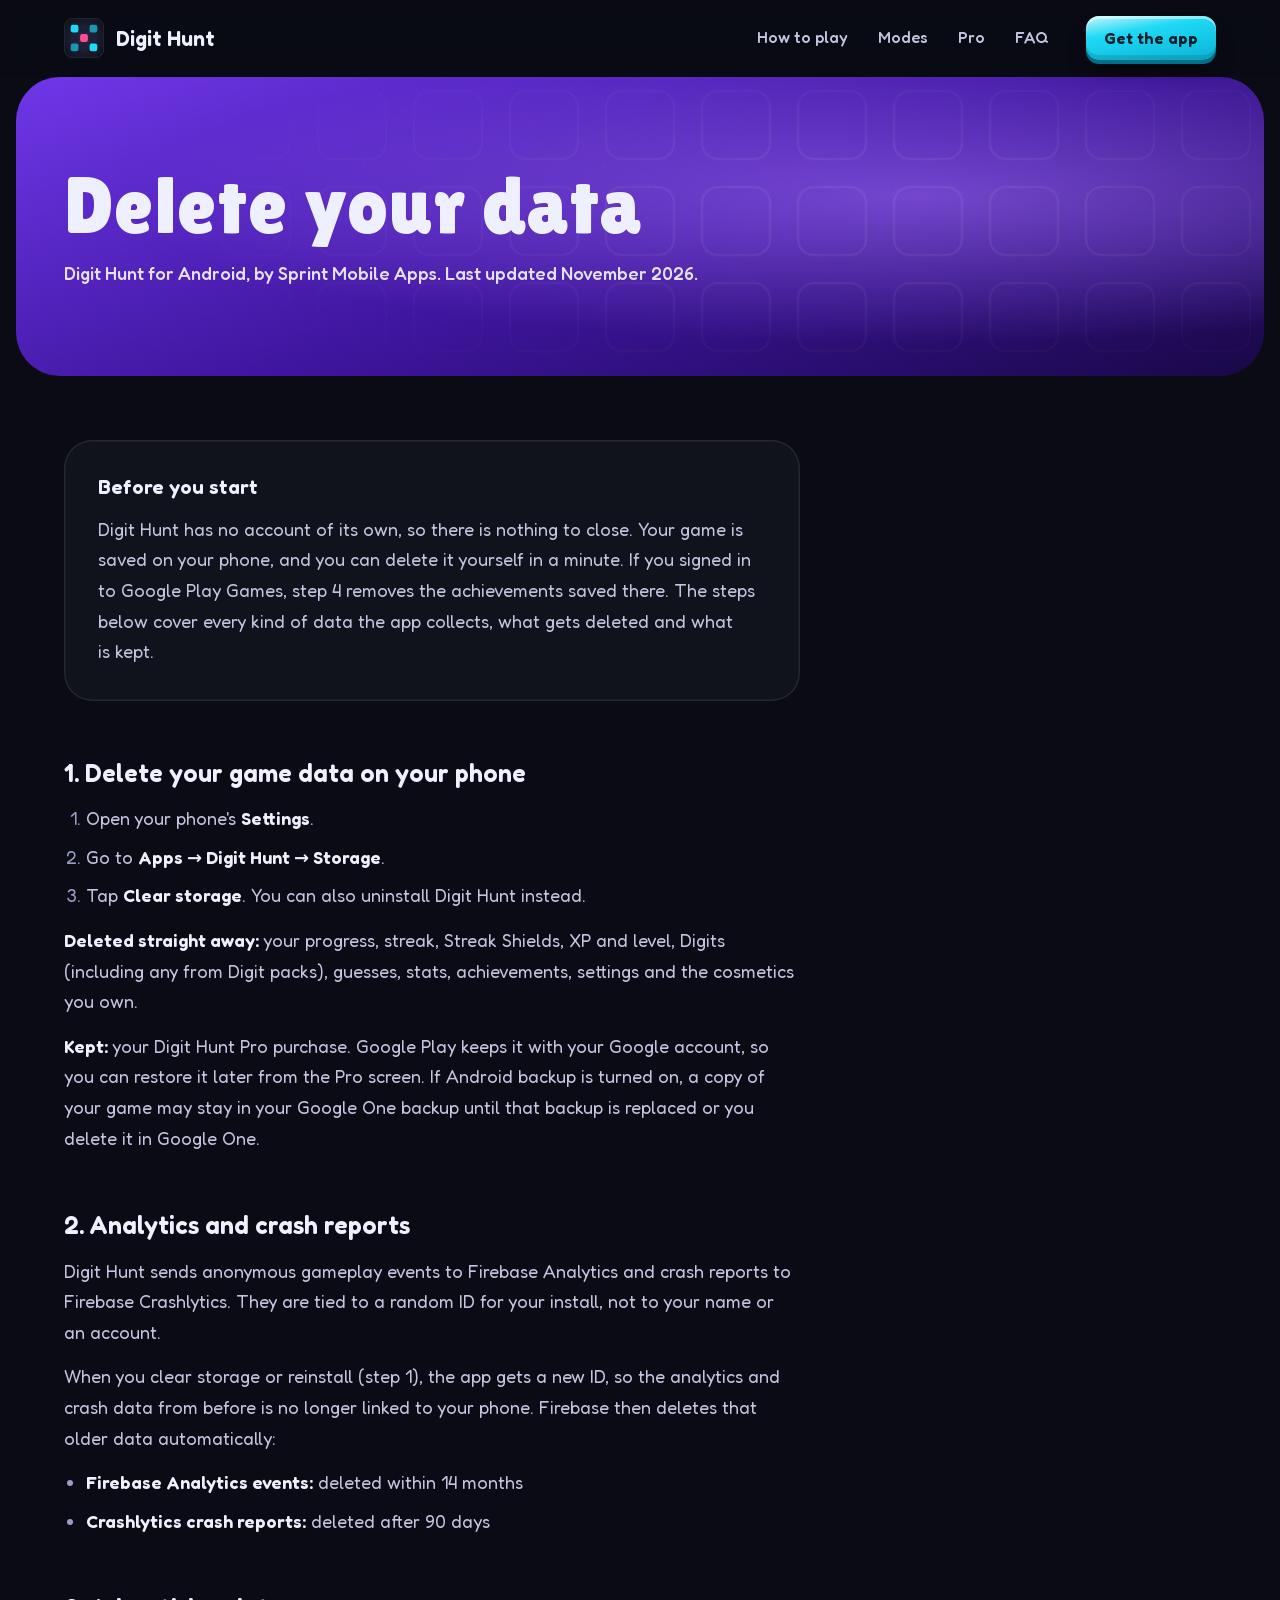
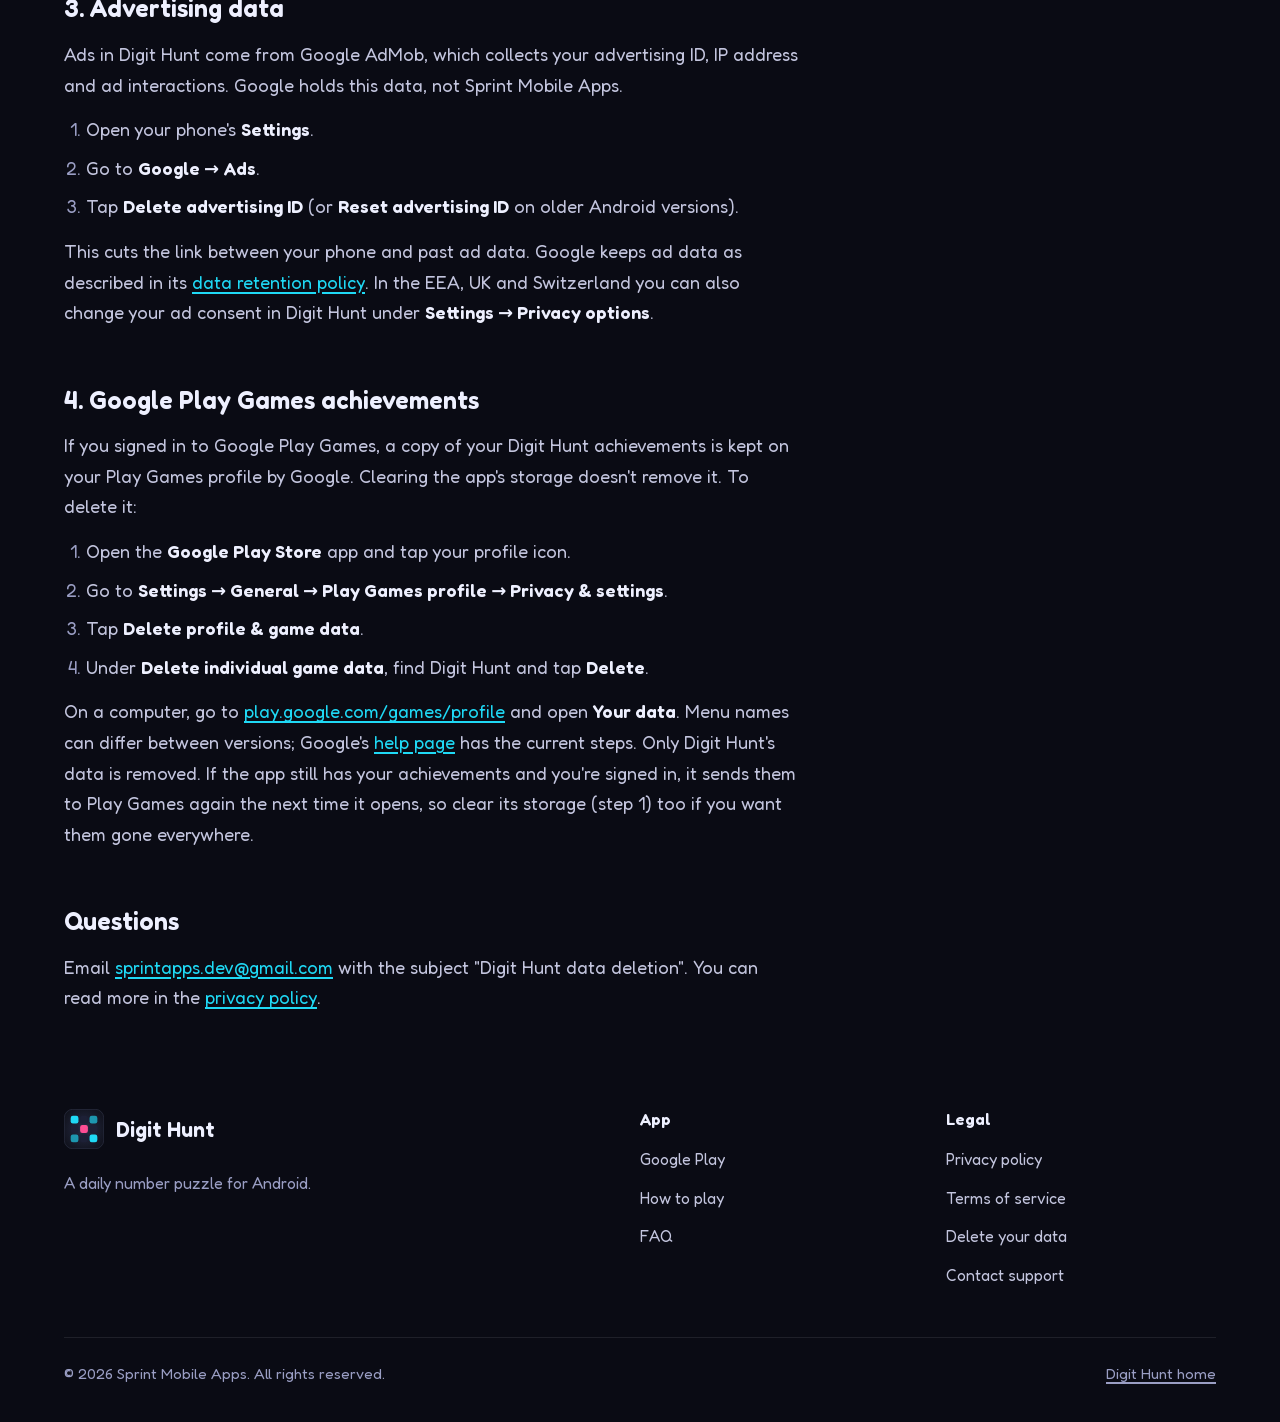
==== commit 1fc63b8a: "Add Google Play Games to the privacy policy and data deletion page Covers the optional Play Games si" ====
--- a/delete-data.html
+++ b/delete-data.html
@@ -79,7 +79,7 @@
 
         <div class="panel policy-summary">
           <h2>Before you start</h2>
-          <p>Digit Hunt has no accounts, so there is nothing to sign in to or close. Your game is saved on your phone, and you can delete it yourself in a minute. The steps below cover every kind of data the app collects, what gets deleted and what is kept.</p>
+          <p>Digit Hunt has no account of its own, so there is nothing to close. Your game is saved on your phone, and you can delete it yourself in a minute. If you signed in to Google Play Games, step 4 removes the achievements saved there. The steps below cover every kind of data the app collects, what gets deleted and what is kept.</p>
         </div>
 
         <h2 id="device">1. Delete your game data on your phone</h2>
@@ -107,6 +107,16 @@
           <li>Tap <strong>Delete advertising ID</strong> (or <strong>Reset advertising ID</strong> on older Android versions).</li>
         </ol>
         <p>This cuts the link between your phone and past ad data. Google keeps ad data as described in its <a href="https://policies.google.com/technologies/retention" target="_blank" rel="noopener noreferrer">data retention policy</a>. In the EEA, UK and Switzerland you can also change your ad consent in Digit Hunt under <strong>Settings → Privacy options</strong>.</p>
+
+        <h2 id="play-games">4. Google Play Games achievements</h2>
+        <p>If you signed in to Google Play Games, a copy of your Digit Hunt achievements is kept on your Play Games profile by Google. Clearing the app's storage doesn't remove it. To delete it:</p>
+        <ol>
+          <li>Open the <strong>Google Play Store</strong> app and tap your profile icon.</li>
+          <li>Go to <strong>Settings → General → Play Games profile → Privacy &amp; settings</strong>.</li>
+          <li>Tap <strong>Delete profile &amp; game data</strong>.</li>
+          <li>Under <strong>Delete individual game data</strong>, find Digit Hunt and tap <strong>Delete</strong>.</li>
+        </ol>
+        <p>On a computer, go to <a href="https://play.google.com/games/profile" target="_blank" rel="noopener noreferrer">play.google.com/games/profile</a> and open <strong>Your data</strong>. Menu names can differ between versions; Google's <a href="https://support.google.com/googleplay/answer/9130646" target="_blank" rel="noopener noreferrer">help page</a> has the current steps. Only Digit Hunt's data is removed. If the app still has your achievements and you're signed in, it sends them to Play Games again the next time it opens, so clear its storage (step 1) too if you want them gone everywhere.</p>
 
         <h2 id="contact">Questions</h2>
         <p>Email <a href="mailto:sprintapps.dev@gmail.com?subject=Digit%20Hunt%20data%20deletion">sprintapps.dev@gmail.com</a> with the subject "Digit Hunt data deletion". You can read more in the <a href="privacy-policy.html">privacy policy</a>.</p>
